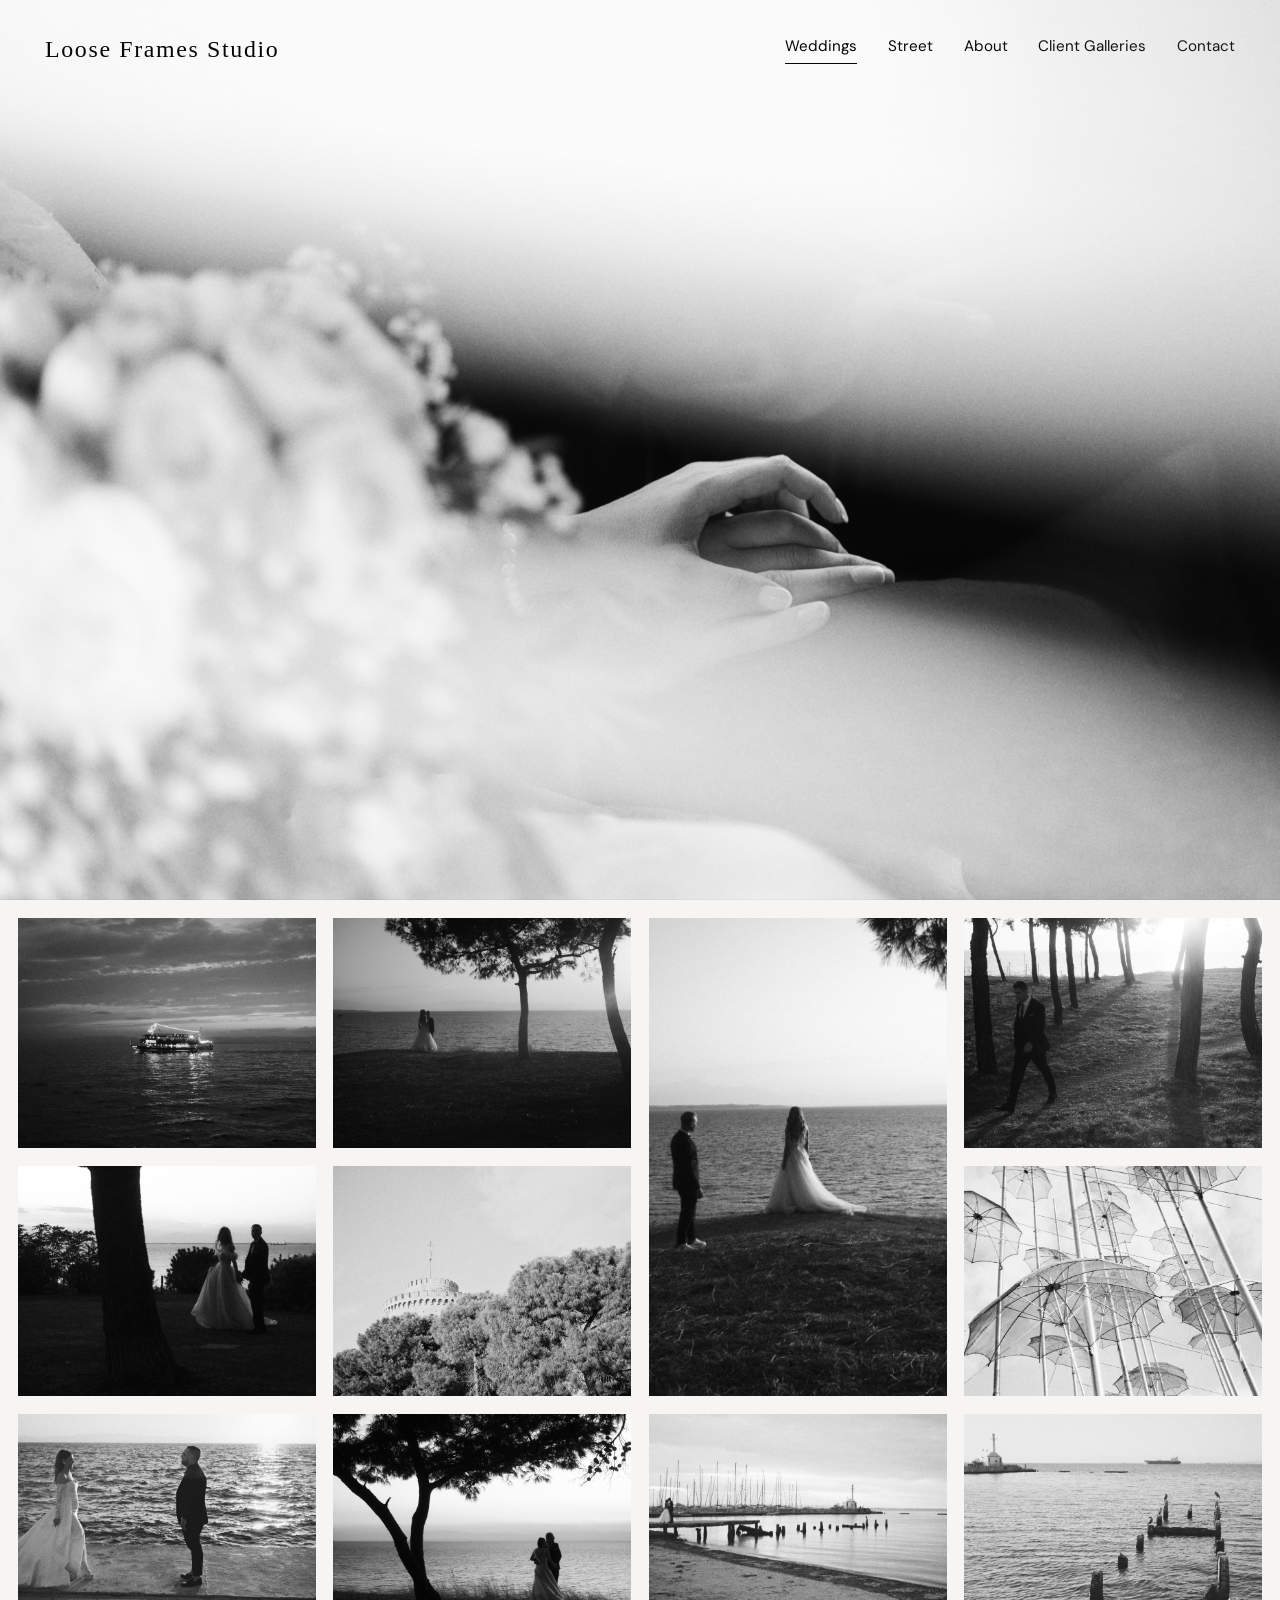
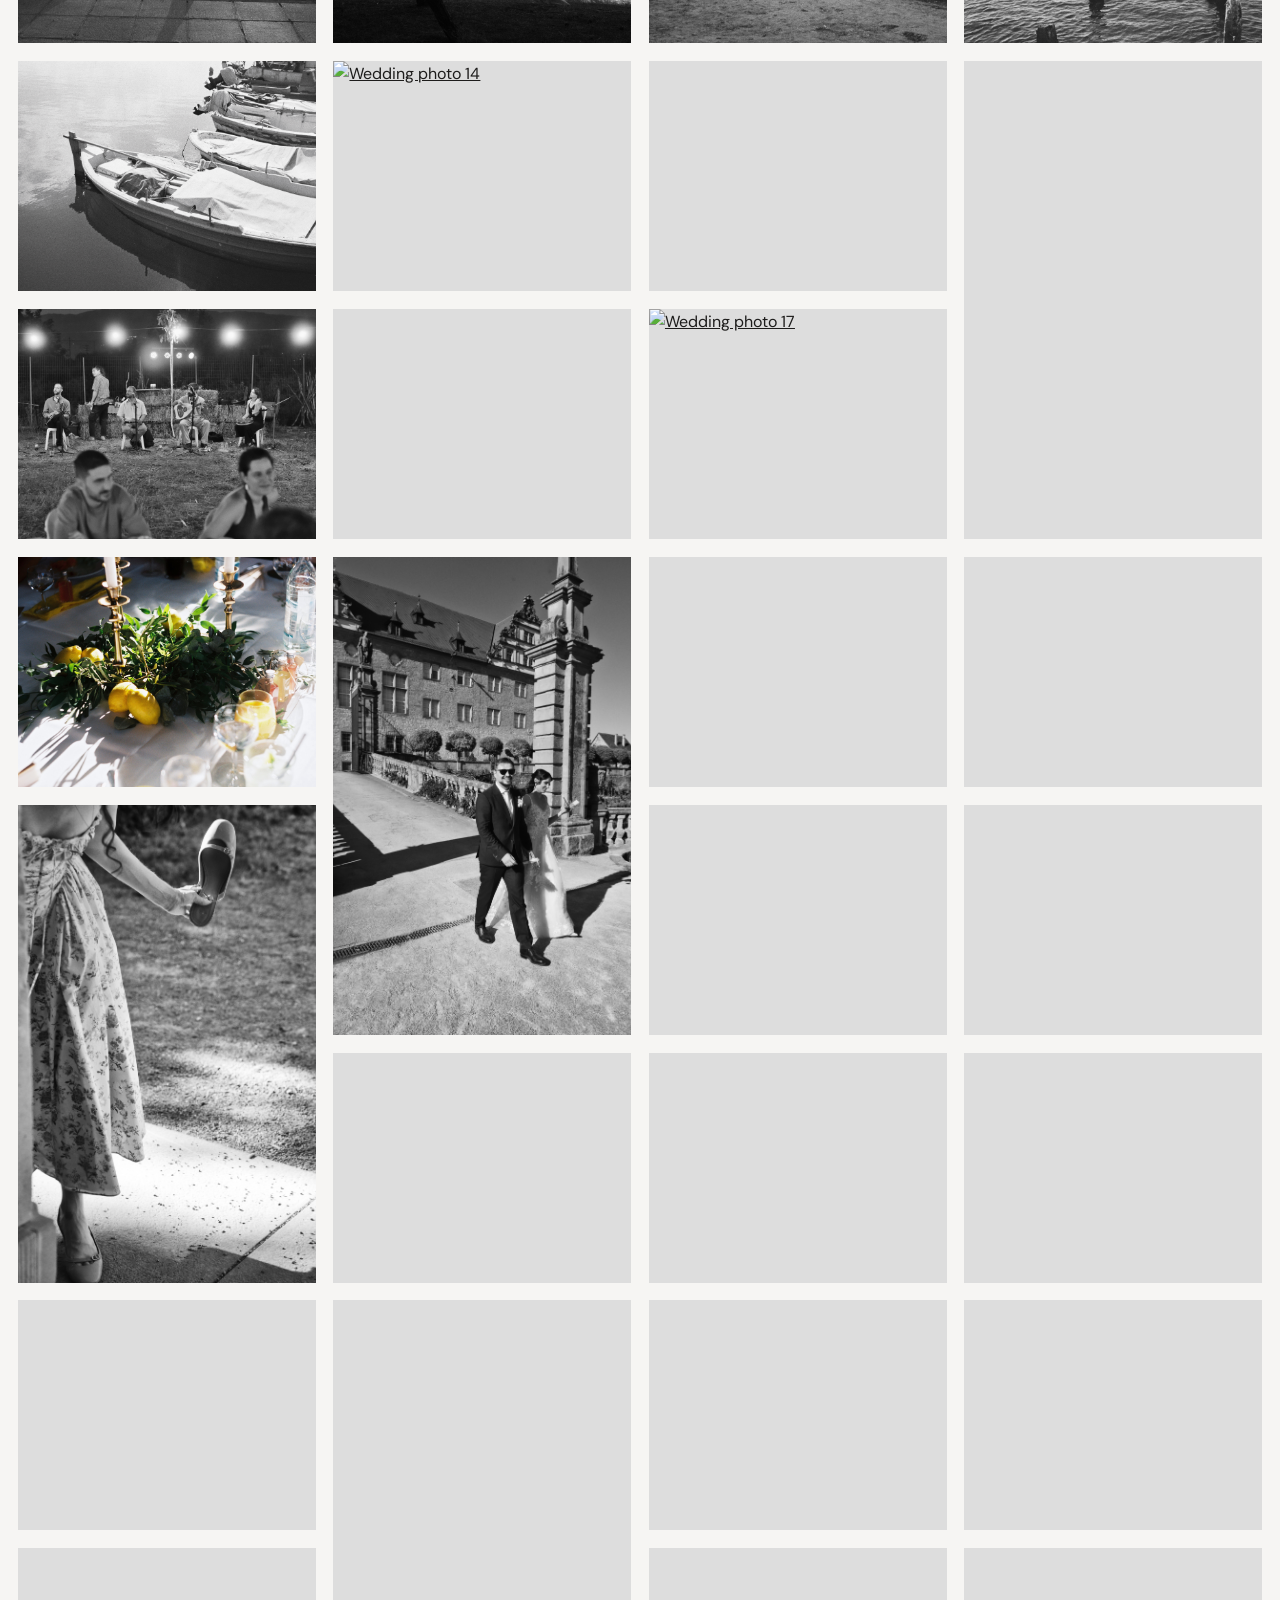
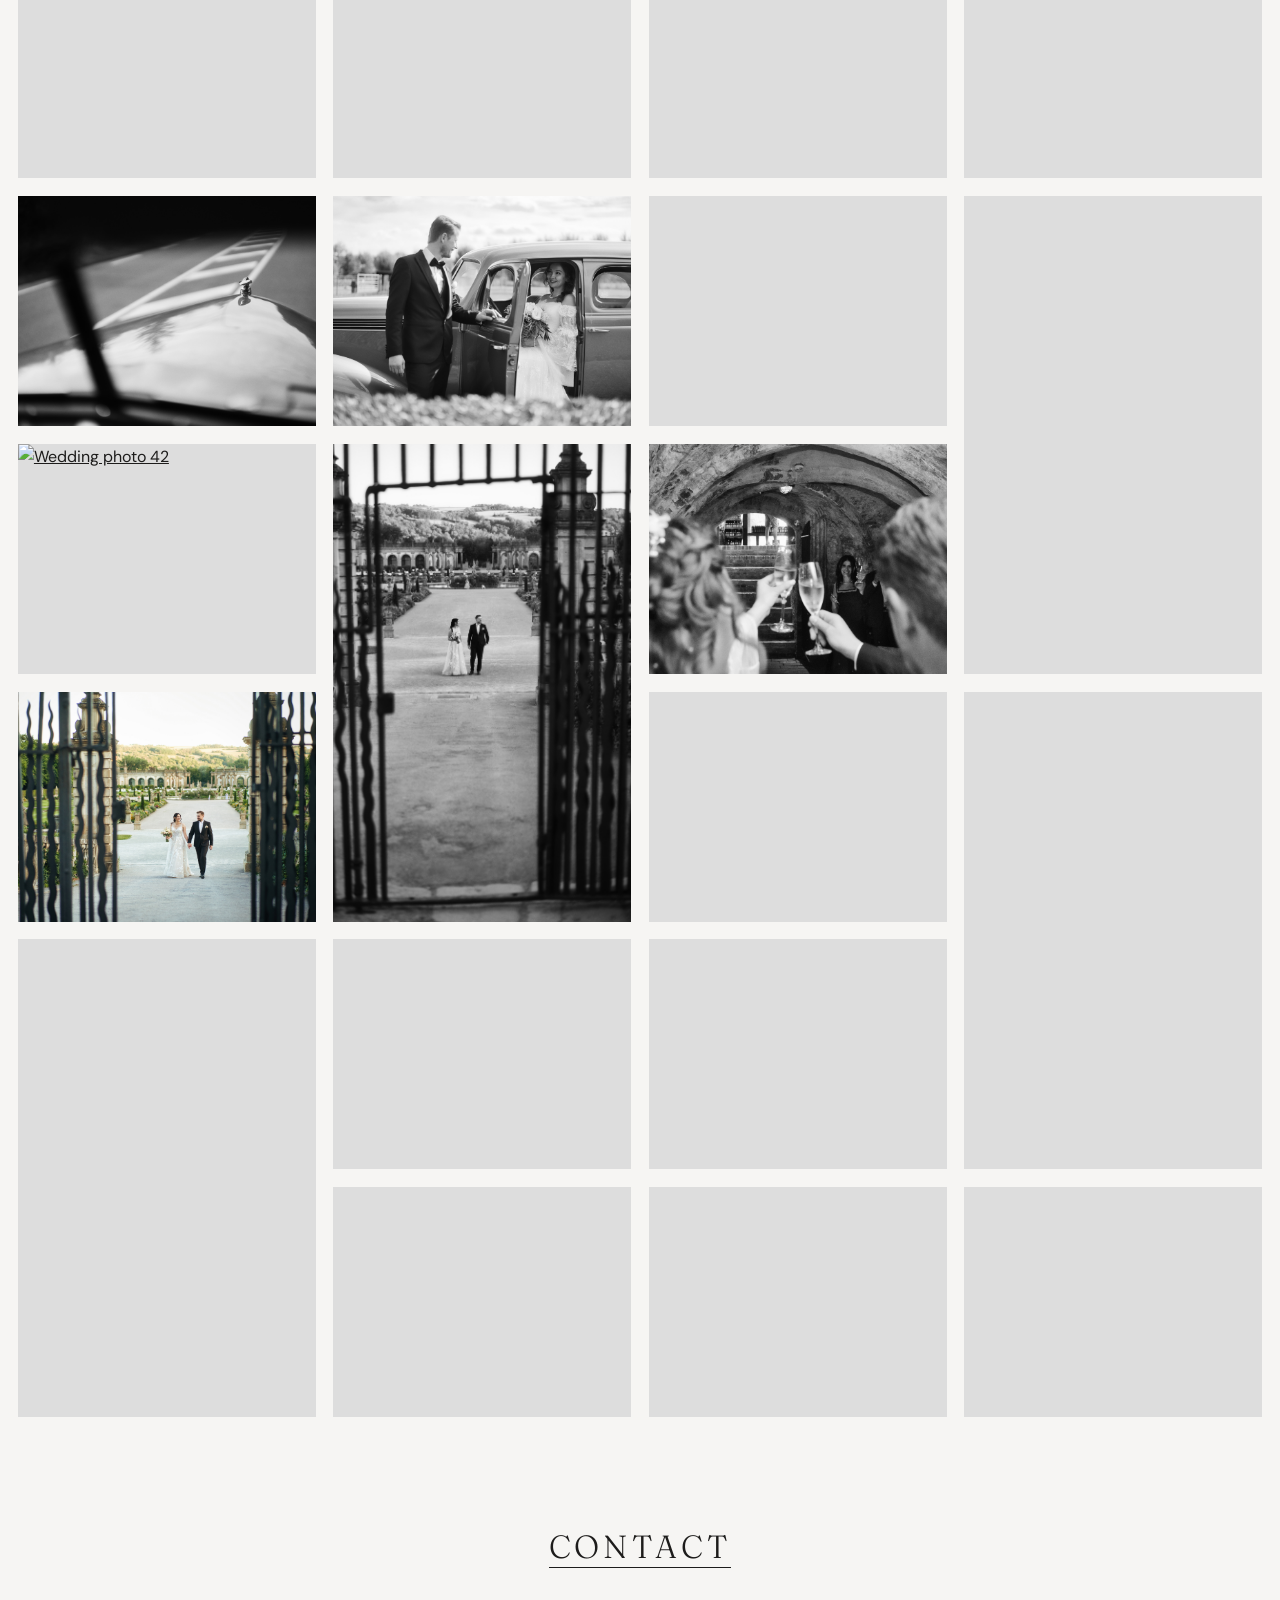
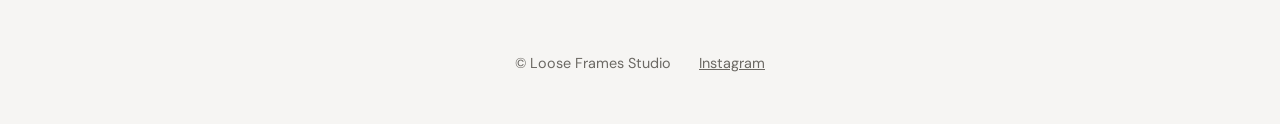
==== index.html @ f5b64468 "Initial site" ====
<!doctype html>
<html lang="en"><head><meta charset="utf-8">
<meta name="viewport" content="width=device-width,initial-scale=1">
<title>Wedding photography | Loose Frames Studio</title>
<meta name="description" content="Wedding photographer based in Your City. Replace this description.">
<link rel="preconnect" href="https://fonts.googleapis.com"><link rel="preconnect" href="https://fonts.gstatic.com" crossorigin>
<link href="https://fonts.googleapis.com/css2?family=Fraunces:opsz,wght@9..144,300;9..144,400&family=DM+Sans:wght@400;500&display=swap" rel="stylesheet">
<link rel="stylesheet" href="style.css"></head>
<body>
<header class="site-header">
<a class="logo" href="index.html"><img src="images/logo.svg" alt="Loose Frames Studio — home"></a>
<button class="menu-btn" aria-expanded="false" aria-controls="nav">Menu</button>
<nav id="nav"><a href="index.html" aria-current="page">Weddings</a><a href="street.html">Street</a><a href="about.html">About</a><a href="galleries.html">Client Galleries</a><a href="contact.html">Contact</a></nav>
</header>
<main>
<section class="hero"><img src="images/weddings/banner.jpeg" alt="Couple on their wedding day" width="2000" height="1333" fetchpriority="high"></section>
<section class="gallery gallery-wedding" aria-label="Wedding gallery">
<a class="shot landscape" href="images/weddings/1.jpeg" data-lightbox style="grid-column:1;grid-row:1/span 1"><img src="images/weddings/1.jpeg" alt="Wedding photo 1" width="2000" height="1333" loading="lazy" decoding="async"></a>
<a class="shot landscape" href="images/weddings/2.jpeg" data-lightbox style="grid-column:2;grid-row:1/span 1"><img src="images/weddings/2.jpeg" alt="Wedding photo 2" width="2000" height="1333" loading="lazy" decoding="async"></a>
<a class="shot portrait" href="images/weddings/3.jpeg" data-lightbox style="grid-column:3;grid-row:1/span 2"><img src="images/weddings/3.jpeg" alt="Wedding photo 3" width="1333" height="2000" loading="lazy" decoding="async"></a>
<a class="shot landscape" href="images/weddings/4.jpeg" data-lightbox style="grid-column:4;grid-row:1/span 1"><img src="images/weddings/4.jpeg" alt="Wedding photo 4" width="2000" height="1333" loading="lazy" decoding="async"></a>
<a class="shot landscape" href="images/weddings/5.jpeg" data-lightbox style="grid-column:1;grid-row:2/span 1"><img src="images/weddings/5.jpeg" alt="Wedding photo 5" width="2000" height="1333" loading="lazy" decoding="async"></a>
<a class="shot landscape" href="images/weddings/8.jpeg" data-lightbox style="grid-column:2;grid-row:2/span 1"><img src="images/weddings/8.jpeg" alt="Wedding photo 8" width="2000" height="1340" loading="lazy" decoding="async"></a>
<a class="shot landscape" href="images/weddings/7.jpeg" data-lightbox style="grid-column:4;grid-row:2/span 1"><img src="images/weddings/7.jpeg" alt="Wedding photo 7" width="2000" height="1339" loading="lazy" decoding="async"></a>
<a class="shot landscape" href="images/weddings/11.jpeg" data-lightbox style="grid-column:1;grid-row:3/span 1"><img src="images/weddings/11.jpeg" alt="Wedding photo 11" width="2000" height="1340" loading="lazy" decoding="async"></a>
<a class="shot landscape" href="images/weddings/6.jpeg" data-lightbox style="grid-column:2;grid-row:3/span 1"><img src="images/weddings/6.jpeg" alt="Wedding photo 6" width="2000" height="1333" loading="lazy" decoding="async"></a>
<a class="shot landscape" href="images/weddings/9.jpeg" data-lightbox style="grid-column:3;grid-row:3/span 1"><img src="images/weddings/9.jpeg" alt="Wedding photo 9" width="2000" height="1341" loading="lazy" decoding="async"></a>
<a class="shot landscape" href="images/weddings/10.jpeg" data-lightbox style="grid-column:4;grid-row:3/span 1"><img src="images/weddings/10.jpeg" alt="Wedding photo 10" width="2000" height="1340" loading="lazy" decoding="async"></a>
<a class="shot landscape" href="images/weddings/12.jpeg" data-lightbox style="grid-column:1;grid-row:4/span 1"><img src="images/weddings/12.jpeg" alt="Wedding photo 12" width="2000" height="1340" loading="lazy" decoding="async"></a>
<a class="shot landscape" href="images/weddings/14.jpeg" data-lightbox style="grid-column:2;grid-row:4/span 1"><img src="images/weddings/14.jpeg" alt="Wedding photo 14" width="2000" height="1335" loading="lazy" decoding="async"></a>
<a class="shot landscape" href="images/weddings/15.jpeg" data-lightbox style="grid-column:3;grid-row:4/span 1"><img src="images/weddings/15.jpeg" alt="Wedding photo 15" width="2000" height="1333" loading="lazy" decoding="async"></a>
<a class="shot portrait" href="images/weddings/22.jpeg" data-lightbox style="grid-column:4;grid-row:4/span 2"><img src="images/weddings/22.jpeg" alt="Wedding photo 22" width="1333" height="2000" loading="lazy" decoding="async"></a>
<a class="shot landscape" href="images/weddings/16.jpeg" data-lightbox style="grid-column:1;grid-row:5/span 1"><img src="images/weddings/16.jpeg" alt="Wedding photo 16" width="2000" height="1333" loading="lazy" decoding="async"></a>
<a class="shot landscape" href="images/weddings/18.jpeg" data-lightbox style="grid-column:2;grid-row:5/span 1"><img src="images/weddings/18.jpeg" alt="Wedding photo 18" width="2000" height="1333" loading="lazy" decoding="async"></a>
<a class="shot landscape" href="images/weddings/17.jpeg" data-lightbox style="grid-column:3;grid-row:5/span 1"><img src="images/weddings/17.jpeg" alt="Wedding photo 17" width="2000" height="1335" loading="lazy" decoding="async"></a>
<a class="shot landscape" href="images/weddings/21.jpeg" data-lightbox style="grid-column:1;grid-row:6/span 1"><img src="images/weddings/21.jpeg" alt="Wedding photo 21" width="2000" height="1339" loading="lazy" decoding="async"></a>
<a class="shot portrait" href="images/weddings/26.jpeg" data-lightbox style="grid-column:2;grid-row:6/span 2"><img src="images/weddings/26.jpeg" alt="Wedding photo 26" width="1333" height="2000" loading="lazy" decoding="async"></a>
<a class="shot landscape" href="images/weddings/20.jpeg" data-lightbox style="grid-column:3;grid-row:6/span 1"><img src="images/weddings/20.jpeg" alt="Wedding photo 20" width="2000" height="1340" loading="lazy" decoding="async"></a>
<a class="shot landscape" href="images/weddings/19.jpeg" data-lightbox style="grid-column:4;grid-row:6/span 1"><img src="images/weddings/19.jpeg" alt="Wedding photo 19" width="2000" height="1340" loading="lazy" decoding="async"></a>
<a class="shot portrait" href="images/weddings/24.jpeg" data-lightbox style="grid-column:1;grid-row:7/span 2"><img src="images/weddings/24.jpeg" alt="Wedding photo 24" width="1333" height="2000" loading="lazy" decoding="async"></a>
<a class="shot landscape" href="images/weddings/23.jpeg" data-lightbox style="grid-column:3;grid-row:7/span 1"><img src="images/weddings/23.jpeg" alt="Wedding photo 23" width="2000" height="1333" loading="lazy" decoding="async"></a>
<a class="shot landscape" href="images/weddings/29.jpeg" data-lightbox style="grid-column:4;grid-row:7/span 1"><img src="images/weddings/29.jpeg" alt="Wedding photo 29" width="2000" height="1333" loading="lazy" decoding="async"></a>
<a class="shot landscape" href="images/weddings/25.jpeg" data-lightbox style="grid-column:2;grid-row:8/span 1"><img src="images/weddings/25.jpeg" alt="Wedding photo 25" width="2000" height="1333" loading="lazy" decoding="async"></a>
<a class="shot landscape" href="images/weddings/27.jpeg" data-lightbox style="grid-column:3;grid-row:8/span 1"><img src="images/weddings/27.jpeg" alt="Wedding photo 27" width="2000" height="1333" loading="lazy" decoding="async"></a>
<a class="shot landscape" href="images/weddings/28.jpeg" data-lightbox style="grid-column:4;grid-row:8/span 1"><img src="images/weddings/28.jpeg" alt="Wedding photo 28" width="2000" height="1340" loading="lazy" decoding="async"></a>
<a class="shot landscape" href="images/weddings/30.jpeg" data-lightbox style="grid-column:1;grid-row:9/span 1"><img src="images/weddings/30.jpeg" alt="Wedding photo 30" width="2000" height="1333" loading="lazy" decoding="async"></a>
<a class="shot portrait" href="images/weddings/31.jpeg" data-lightbox style="grid-column:2;grid-row:9/span 2"><img src="images/weddings/31.jpeg" alt="Wedding photo 31" width="1333" height="2000" loading="lazy" decoding="async"></a>
<a class="shot landscape" href="images/weddings/32.jpeg" data-lightbox style="grid-column:3;grid-row:9/span 1"><img src="images/weddings/32.jpeg" alt="Wedding photo 32" width="2000" height="1333" loading="lazy" decoding="async"></a>
<a class="shot landscape" href="images/weddings/37.jpeg" data-lightbox style="grid-column:4;grid-row:9/span 1"><img src="images/weddings/37.jpeg" alt="Wedding photo 37" width="2000" height="1333" loading="lazy" decoding="async"></a>
<a class="shot landscape" href="images/weddings/35.jpeg" data-lightbox style="grid-column:1;grid-row:10/span 1"><img src="images/weddings/35.jpeg" alt="Wedding photo 35" width="2000" height="1333" loading="lazy" decoding="async"></a>
<a class="shot landscape" href="images/weddings/33.jpeg" data-lightbox style="grid-column:3;grid-row:10/span 1"><img src="images/weddings/33.jpeg" alt="Wedding photo 33" width="2000" height="1333" loading="lazy" decoding="async"></a>
<a class="shot landscape" href="images/weddings/34.jpeg" data-lightbox style="grid-column:4;grid-row:10/span 1"><img src="images/weddings/34.jpeg" alt="Wedding photo 34" width="2000" height="1333" loading="lazy" decoding="async"></a>
<a class="shot landscape" href="images/weddings/38.jpeg" data-lightbox style="grid-column:1;grid-row:11/span 1"><img src="images/weddings/38.jpeg" alt="Wedding photo 38" width="2000" height="1333" loading="lazy" decoding="async"></a>
<a class="shot landscape" href="images/weddings/39.jpeg" data-lightbox style="grid-column:2;grid-row:11/span 1"><img src="images/weddings/39.jpeg" alt="Wedding photo 39" width="2000" height="1333" loading="lazy" decoding="async"></a>
<a class="shot landscape" href="images/weddings/40.jpeg" data-lightbox style="grid-column:3;grid-row:11/span 1"><img src="images/weddings/40.jpeg" alt="Wedding photo 40" width="2000" height="1333" loading="lazy" decoding="async"></a>
<a class="shot portrait" href="images/weddings/36.jpeg" data-lightbox style="grid-column:4;grid-row:11/span 2"><img src="images/weddings/36.jpeg" alt="Wedding photo 36" width="1333" height="2000" loading="lazy" decoding="async"></a>
<a class="shot landscape" href="images/weddings/42.jpeg" data-lightbox style="grid-column:1;grid-row:12/span 1"><img src="images/weddings/42.jpeg" alt="Wedding photo 42" width="2000" height="1333" loading="lazy" decoding="async"></a>
<a class="shot portrait" href="images/weddings/41.jpeg" data-lightbox style="grid-column:2;grid-row:12/span 2"><img src="images/weddings/41.jpeg" alt="Wedding photo 41" width="1333" height="2000" loading="lazy" decoding="async"></a>
<a class="shot landscape" href="images/weddings/43.jpeg" data-lightbox style="grid-column:3;grid-row:12/span 1"><img src="images/weddings/43.jpeg" alt="Wedding photo 43" width="2000" height="1333" loading="lazy" decoding="async"></a>
<a class="shot landscape" href="images/weddings/52.jpeg" data-lightbox style="grid-column:1;grid-row:13/span 1"><img src="images/weddings/52.jpeg" alt="Wedding photo 52" width="2000" height="1333" loading="lazy" decoding="async"></a>
<a class="shot landscape" href="images/weddings/44.jpeg" data-lightbox style="grid-column:3;grid-row:13/span 1"><img src="images/weddings/44.jpeg" alt="Wedding photo 44" width="2000" height="1333" loading="lazy" decoding="async"></a>
<a class="shot portrait" href="images/weddings/46.jpeg" data-lightbox style="grid-column:4;grid-row:13/span 2"><img src="images/weddings/46.jpeg" alt="Wedding photo 46" width="1333" height="2000" loading="lazy" decoding="async"></a>
<a class="shot portrait" href="images/weddings/47.jpeg" data-lightbox style="grid-column:1;grid-row:14/span 2"><img src="images/weddings/47.jpeg" alt="Wedding photo 47" width="1333" height="2000" loading="lazy" decoding="async"></a>
<a class="shot landscape" href="images/weddings/48.jpeg" data-lightbox style="grid-column:2;grid-row:14/span 1"><img src="images/weddings/48.jpeg" alt="Wedding photo 48" width="2000" height="1333" loading="lazy" decoding="async"></a>
<a class="shot landscape" href="images/weddings/49.jpeg" data-lightbox style="grid-column:3;grid-row:14/span 1"><img src="images/weddings/49.jpeg" alt="Wedding photo 49" width="2000" height="1333" loading="lazy" decoding="async"></a>
<a class="shot landscape" href="images/weddings/51.jpeg" data-lightbox style="grid-column:2;grid-row:15/span 1"><img src="images/weddings/51.jpeg" alt="Wedding photo 51" width="2000" height="1333" loading="lazy" decoding="async"></a>
<a class="shot landscape" href="images/weddings/45.jpeg" data-lightbox style="grid-column:3;grid-row:15/span 1"><img src="images/weddings/45.jpeg" alt="Wedding photo 45" width="2000" height="1361" loading="lazy" decoding="async"></a>
<a class="shot landscape" href="images/weddings/50.jpeg" data-lightbox style="grid-column:4;grid-row:15/span 1"><img src="images/weddings/50.jpeg" alt="Wedding photo 50" width="2000" height="1333" loading="lazy" decoding="async"></a>
</section>
<section class="page-cta"><a href="contact.html">CONTACT</a></section>
</main>
<footer class="site-footer"><span>© Loose Frames Studio</span><a href="https://www.instagram.com/tzasleas_snaps/" target="_blank" rel="noopener">Instagram</a></footer>
<dialog class="lightbox" aria-label="Image viewer"><button class="lb-close" aria-label="Close">Close</button><button class="lb-prev" aria-label="Previous image">‹</button><img alt=""><button class="lb-next" aria-label="Next image">›</button></dialog>
<script src="main.js"></script></body></html>
---- style.css ----
:root{--bg:#f6f5f3;--ink:#1d1c1b;--muted:#6b6863;--gap:clamp(10px,1.4vw,20px);--pad:clamp(20px,3.5vw,48px)}
@media (prefers-color-scheme:dark){:root{--bg:#141413;--ink:#efedea;--muted:#a09c96}}
*{box-sizing:border-box}
html{scroll-behavior:smooth}
body{margin:0;min-height:100svh;display:flex;flex-direction:column;background:var(--bg);color:var(--ink);font:400 1rem/1.65 "DM Sans",system-ui,sans-serif}
main{flex:1 0 auto}
.site-footer{flex-shrink:0;margin-top:auto}
img{display:block;max-width:100%;height:auto}
a{color:inherit}
:focus-visible{outline:2px solid currentColor;outline-offset:3px}

/* Fixed, transparent header. difference blend keeps white text readable on light and dark photos */
.site-header{position:fixed;inset:0 0 auto 0;z-index:20;display:flex;justify-content:space-between;align-items:center;
  padding:var(--pad);padding-block:clamp(14px,2vw,26px);color:#fff;mix-blend-mode:difference;pointer-events:none}
.site-header>*{pointer-events:auto}
.logo img{height:clamp(30px,3.4vw,44px);width:auto}
nav{display:flex;gap:clamp(16px,2.4vw,36px);font-size:.95rem}
nav a{text-decoration:none;padding:4px 0;border-bottom:1px solid transparent}
nav a:hover,nav a[aria-current=page]{border-bottom-color:currentColor}
.menu-btn{display:none;background:none;border:0;color:inherit;font:inherit;cursor:pointer}

.hero{position:relative;height:100svh;min-height:420px;overflow:hidden;background:#222}
.hero img{width:100%;height:100%;object-fit:cover;animation:hero-in 1.6s ease-out both}
.hero-line{position:absolute;left:var(--pad);bottom:var(--pad);margin:0;color:#fff;
  font:300 clamp(1.6rem,4vw,3rem)/1.1 Fraunces,Georgia,serif;text-shadow:0 1px 18px rgba(0,0,0,.35);max-width:14ch}
@keyframes hero-in{from{opacity:0;transform:scale(1.03)}to{opacity:1;transform:none}}

.gallery{columns:3;column-gap:var(--gap);padding:var(--gap)}
.shot{display:block;margin:0 0 var(--gap);break-inside:avoid;cursor:zoom-in;overflow:hidden;background:#ddd}
.shot img{width:100%;transition:transform .5s ease}
.shot:hover img{transform:scale(1.02)}

/* Weddings: 4 columns, even gaps. Landscape cells are 4:3; portraits span 2 rows.
   Row height uses cqw (not %) so it tracks column width — % rows were resolving
   against container height and producing a tall, heavily cropped frame. */
.gallery-wedding{
  columns:unset;column-gap:unset;
  container-type:inline-size;
  display:grid;
  grid-template-columns:repeat(4,minmax(0,1fr));
  gap:var(--gap);
  padding:var(--gap);
  grid-auto-rows:calc((100cqw - 3 * var(--gap)) / 4 * 3 / 4);
}
.gallery-wedding .shot{margin:0;width:100%;height:100%;min-height:0;background:#ddd;overflow:hidden}
.gallery-wedding .shot img{width:100%;height:100%;object-fit:cover;object-position:center}

/* Street: 4 columns × 5 rows (20 images), 4:3 cells, even gaps */
.gallery-street{
  columns:unset;column-gap:unset;
  display:grid;
  grid-template-columns:repeat(4,minmax(0,1fr));
  gap:var(--gap);
  padding:var(--gap);
  padding-top:clamp(72px,10vw,110px);
}
.gallery-street .shot{margin:0;width:100%;aspect-ratio:4/3;background:#ddd;overflow:hidden}
.gallery-street .shot img{width:100%;height:100%;object-fit:cover;object-position:center}

.page-cta{display:flex;justify-content:center;padding:clamp(48px,8vw,96px) var(--pad) clamp(24px,4vw,48px)}
.page-cta a{
  font:300 clamp(1.4rem,3vw,2rem)/1 Fraunces,Georgia,serif;
  letter-spacing:.12em;text-decoration:none;border-bottom:1px solid currentColor;padding-bottom:4px
}
.page-cta a:hover{opacity:.7}

.text-page{display:grid;grid-template-columns:minmax(0,5fr) minmax(0,6fr);gap:clamp(24px,5vw,80px);
  padding:clamp(110px,14vw,170px) var(--pad) 80px;max-width:1200px;margin:auto;align-items:start}
.text-page.narrow{grid-template-columns:minmax(0,640px);justify-content:center}
h1{font:300 clamp(2rem,4.5vw,3.4rem)/1.1 Fraunces,Georgia,serif;margin:0 0 .6em}
.text-page p{max-width:60ch;color:var(--muted)}
form{display:grid;gap:18px;margin-top:28px}
label{display:grid;gap:6px;font-size:.9rem;color:var(--muted)}
input,textarea{font:inherit;color:var(--ink);background:transparent;border:0;border-bottom:1px solid var(--muted);padding:8px 0;border-radius:0}
input:focus,textarea:focus{outline:0;border-bottom-color:var(--ink)}
.btn{display:inline-block;font:inherit;color:var(--bg);background:var(--ink);border:0;padding:12px 28px;text-decoration:none;cursor:pointer;justify-self:start}
.btn:hover{opacity:.85}

.site-footer{display:flex;gap:28px;flex-wrap:wrap;justify-content:center;padding:36px var(--pad) 48px;font-size:.9rem;color:var(--muted)}

.lightbox{border:0;padding:0;background:rgba(10,10,10,.94);width:100vw;height:100vh;max-width:none;max-height:none;color:#fff}
.lightbox::backdrop{background:#000}
.lightbox[open]{display:grid;place-items:center}
.lightbox img{max-width:92vw;max-height:88vh;object-fit:contain}
.lightbox button{position:absolute;background:none;border:0;color:#fff;font:inherit;cursor:pointer;padding:16px}
.lb-close{top:8px;right:12px}
.lb-prev,.lb-next{top:50%;transform:translateY(-50%);font-size:2.4rem;line-height:1}
.lb-prev{left:8px}.lb-next{right:8px}

@media(max-width:900px){
  .gallery{columns:2}
  .gallery-wedding{
    grid-template-columns:repeat(2,minmax(0,1fr));
    grid-auto-rows:calc((100cqw - var(--gap)) / 2 * 3 / 4);
  }
  .gallery-wedding .shot[style]{grid-column:auto!important;grid-row:auto!important}
  .gallery-wedding .landscape{grid-row:span 1}
  .gallery-wedding .portrait{grid-row:span 2}
  .gallery-street{grid-template-columns:repeat(2,minmax(0,1fr))}
  .text-page{grid-template-columns:1fr}
}
@media(max-width:640px){
  .gallery{columns:1}
  .gallery-wedding{
    grid-template-columns:1fr;
    grid-auto-rows:auto;
  }
  .gallery-wedding .shot[style]{grid-column:auto!important;grid-row:auto!important}
  .gallery-wedding .landscape{grid-row:auto;aspect-ratio:4/3;height:auto}
  .gallery-wedding .portrait{grid-row:auto;aspect-ratio:3/4;height:auto}
  .gallery-wedding .shot img{object-fit:cover}
  .gallery-street{grid-template-columns:1fr}
  .menu-btn{display:block}
  nav{display:none;position:fixed;inset:0;background:#fff;flex-direction:column;justify-content:center;align-items:center;gap:22px;font-size:1.4rem;color:#000;mix-blend-mode:normal}
  nav.open{display:flex}
  .site-header:has(nav.open){mix-blend-mode:normal;color:#000}
  .site-header:has(nav.open) .logo{visibility:hidden}
  .site-header:has(nav.open) .menu-btn{position:relative;z-index:2}
}
@media(prefers-reduced-motion:reduce){*{animation:none!important;transition:none!important}html{scroll-behavior:auto}}
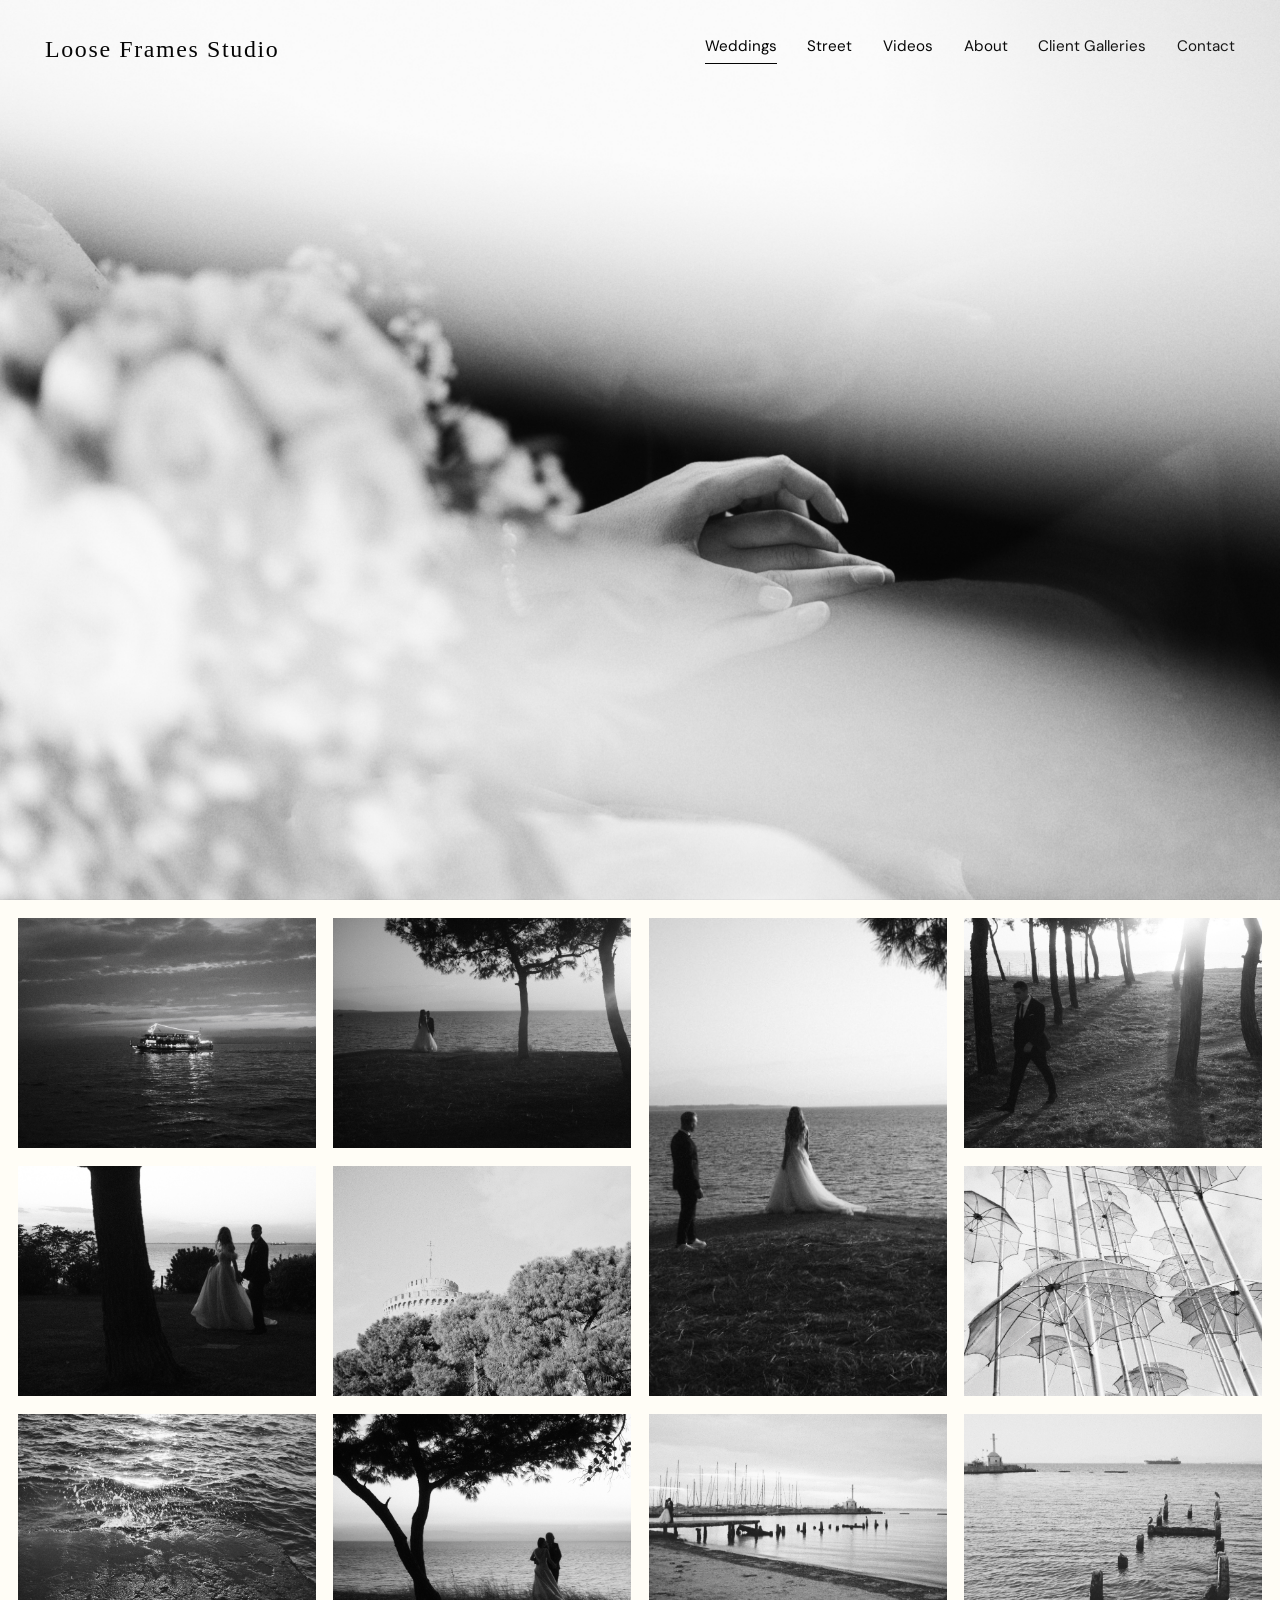
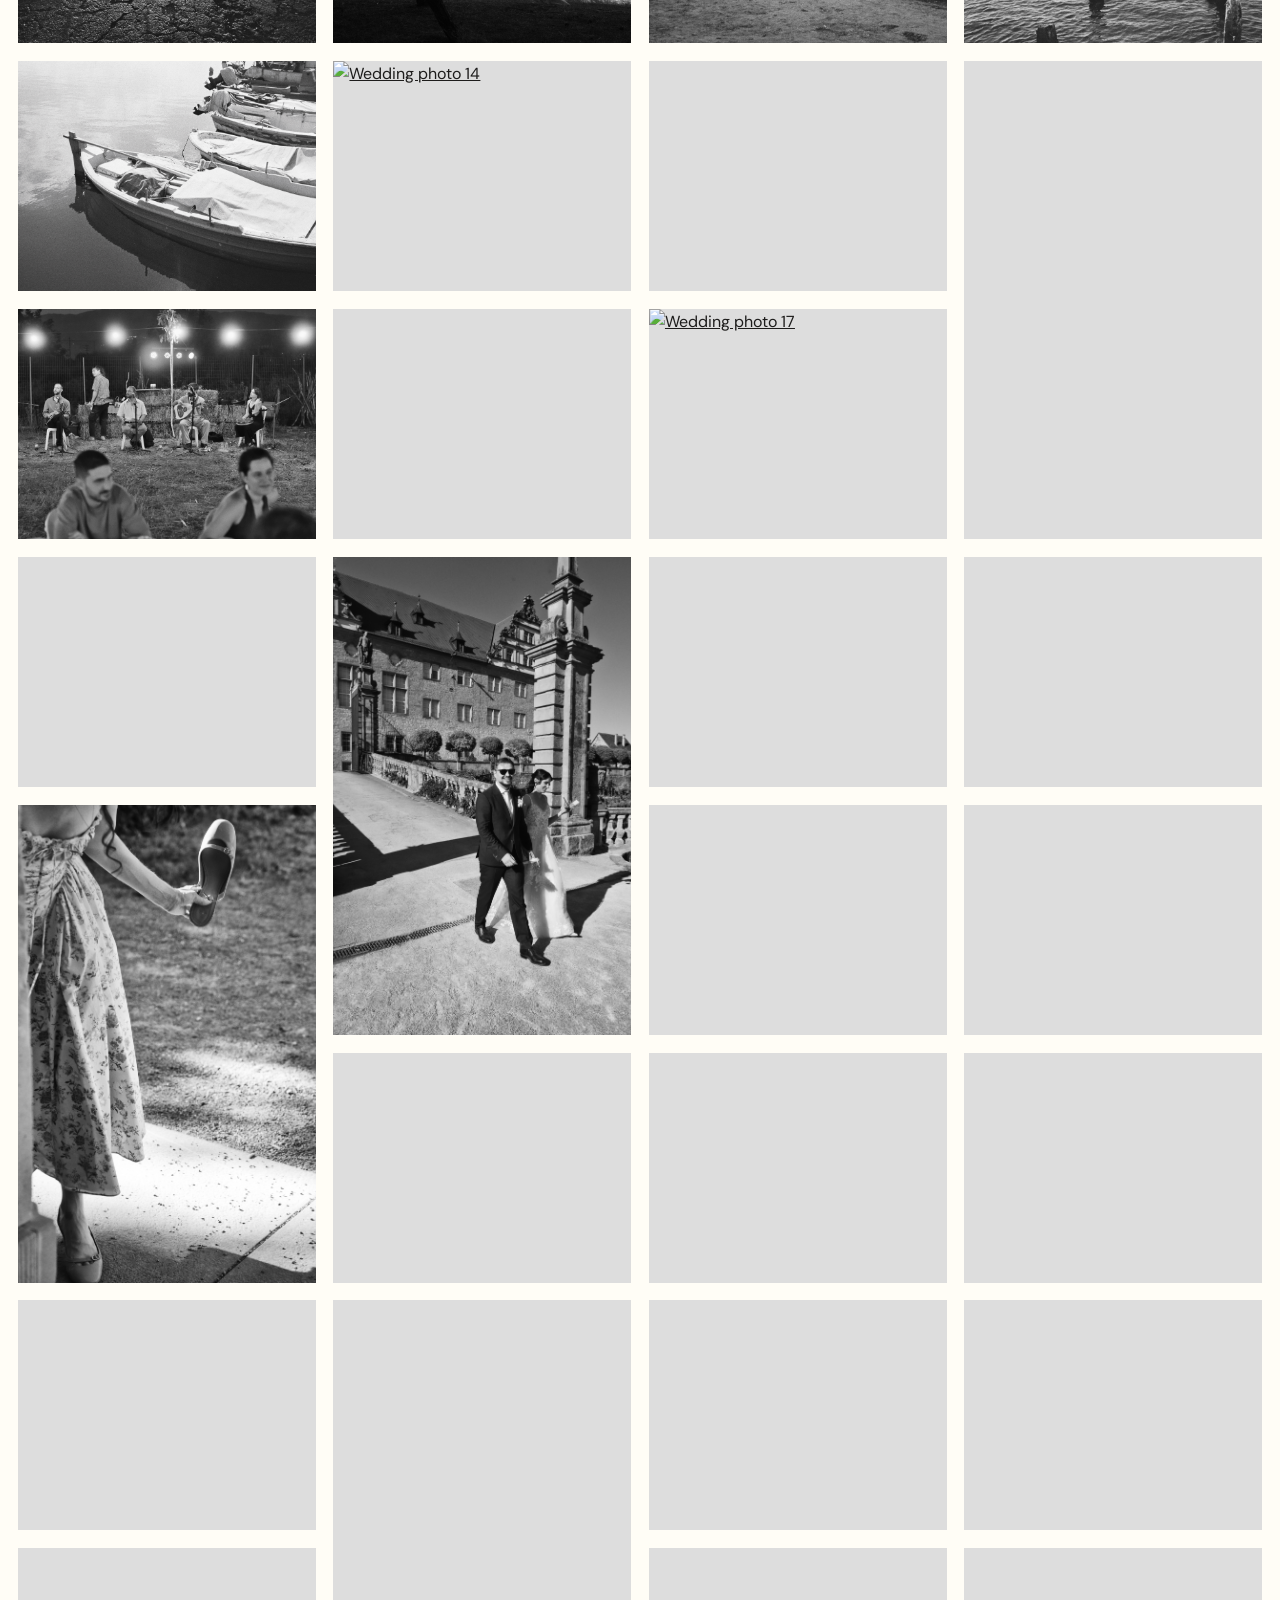
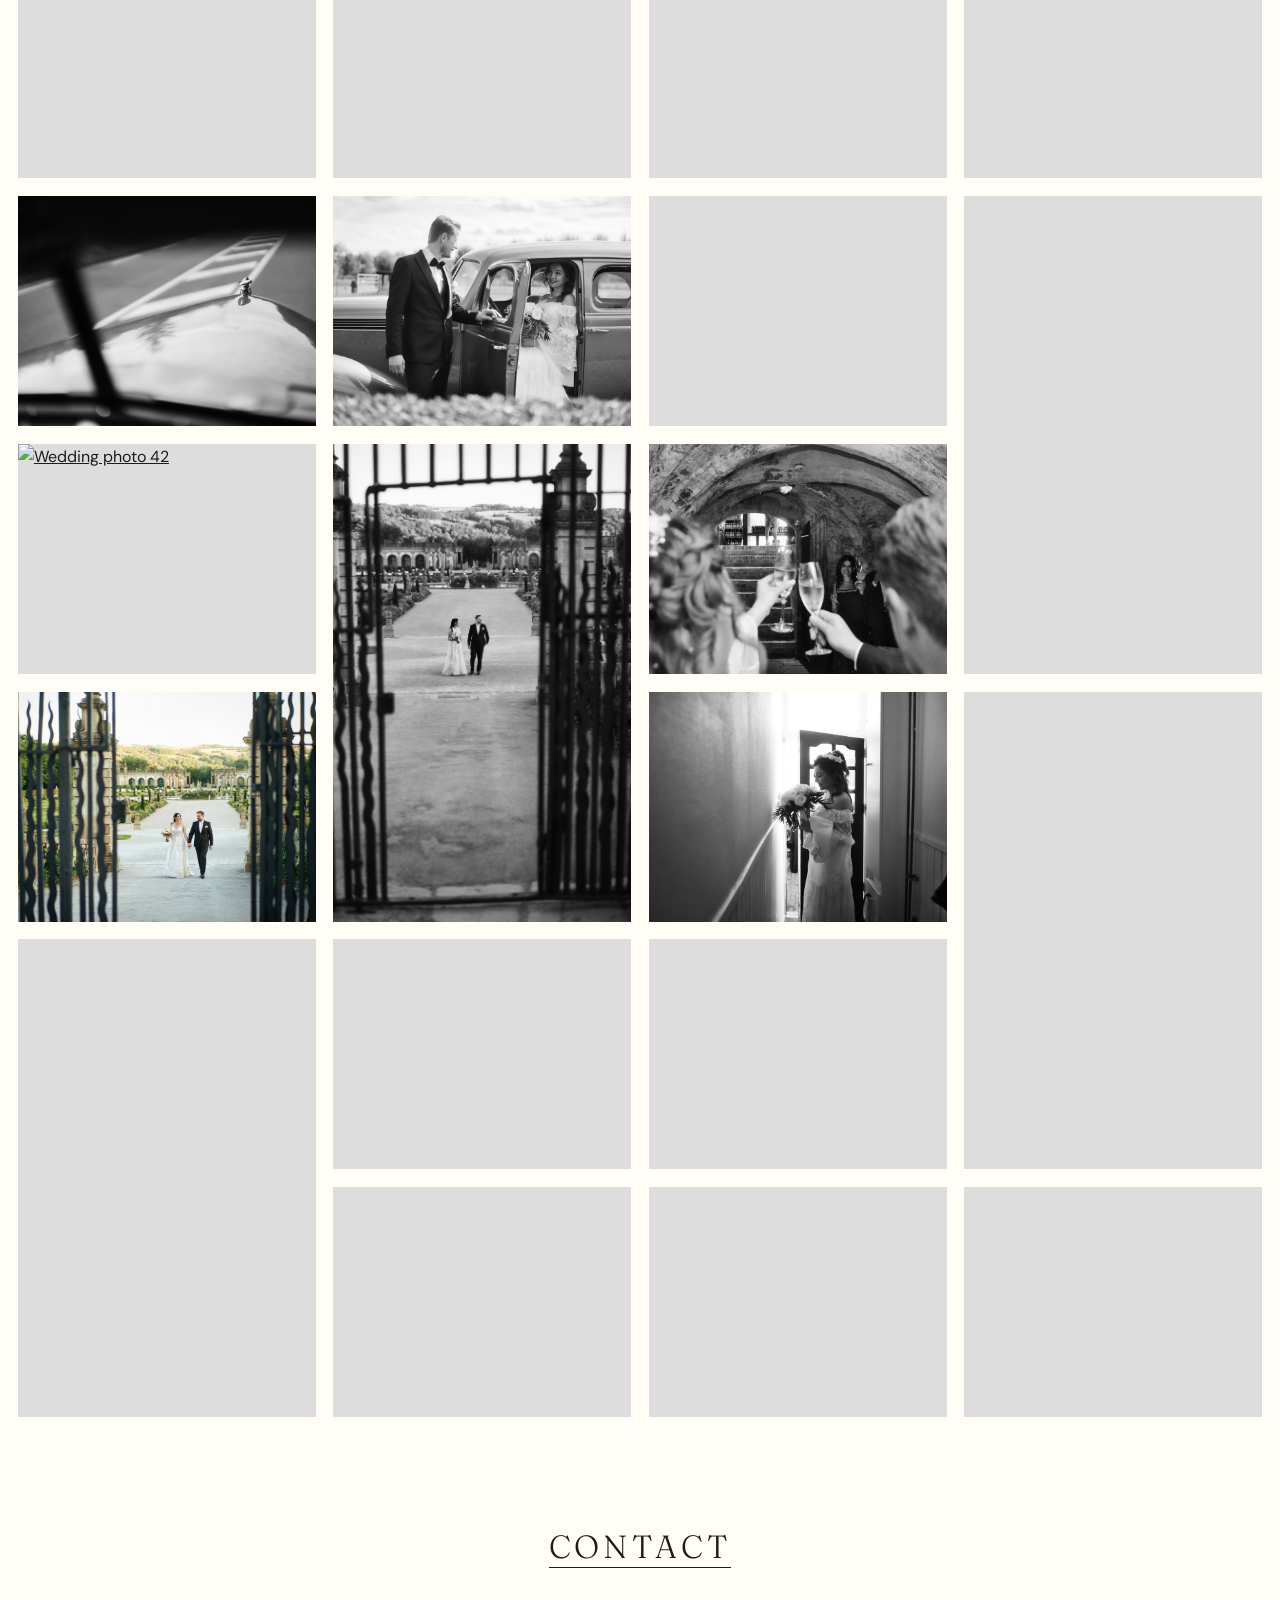
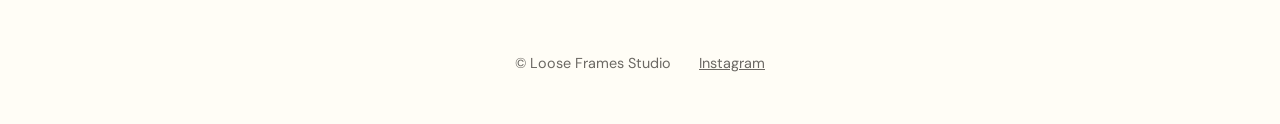
==== commit ec49503a: "photo switch / add videos page / fix backfrnd" ====
--- a/index.html
+++ b/index.html
@@ -10,7 +10,7 @@
 <header class="site-header">
 <a class="logo" href="index.html"><img src="images/logo.svg" alt="Loose Frames Studio — home"></a>
 <button class="menu-btn" aria-expanded="false" aria-controls="nav">Menu</button>
-<nav id="nav"><a href="index.html" aria-current="page">Weddings</a><a href="street.html">Street</a><a href="about.html">About</a><a href="galleries.html">Client Galleries</a><a href="contact.html">Contact</a></nav>
+<nav id="nav"><a href="index.html" aria-current="page">Weddings</a><a href="street.html">Street</a><a href="videos.html">Videos</a><a href="about.html">About</a><a href="galleries.html">Client Galleries</a><a href="contact.html">Contact</a></nav>
 </header>
 <main>
 <section class="hero"><img src="images/weddings/banner.jpeg" alt="Couple on their wedding day" width="2000" height="1333" fetchpriority="high"></section>
--- a/style.css
+++ b/style.css
@@ -1,5 +1,4 @@
-:root{--bg:#f6f5f3;--ink:#1d1c1b;--muted:#6b6863;--gap:clamp(10px,1.4vw,20px);--pad:clamp(20px,3.5vw,48px)}
-@media (prefers-color-scheme:dark){:root{--bg:#141413;--ink:#efedea;--muted:#a09c96}}
+:root{--bg:#fffdf6;--ink:#1d1c1b;--muted:#6b6863;--gap:clamp(10px,1.4vw,20px);--pad:clamp(20px,3.5vw,48px)}
 *{box-sizing:border-box}
 html{scroll-behavior:smooth}
 body{margin:0;min-height:100svh;display:flex;flex-direction:column;background:var(--bg);color:var(--ink);font:400 1rem/1.65 "DM Sans",system-ui,sans-serif}
@@ -64,6 +63,11 @@
 }
 .page-cta a:hover{opacity:.7}
 
+.video-page{padding:clamp(110px,14vw,170px) var(--pad) 80px;max-width:1100px;margin:auto}
+.video-page h1{margin-bottom:1em}
+.video-embed{position:relative;width:100%;aspect-ratio:16/9;background:#111;overflow:hidden}
+.video-embed iframe{position:absolute;inset:0;width:100%;height:100%;border:0}
+
 .text-page{display:grid;grid-template-columns:minmax(0,5fr) minmax(0,6fr);gap:clamp(24px,5vw,80px);
   padding:clamp(110px,14vw,170px) var(--pad) 80px;max-width:1200px;margin:auto;align-items:start}
 .text-page.narrow{grid-template-columns:minmax(0,640px);justify-content:center}
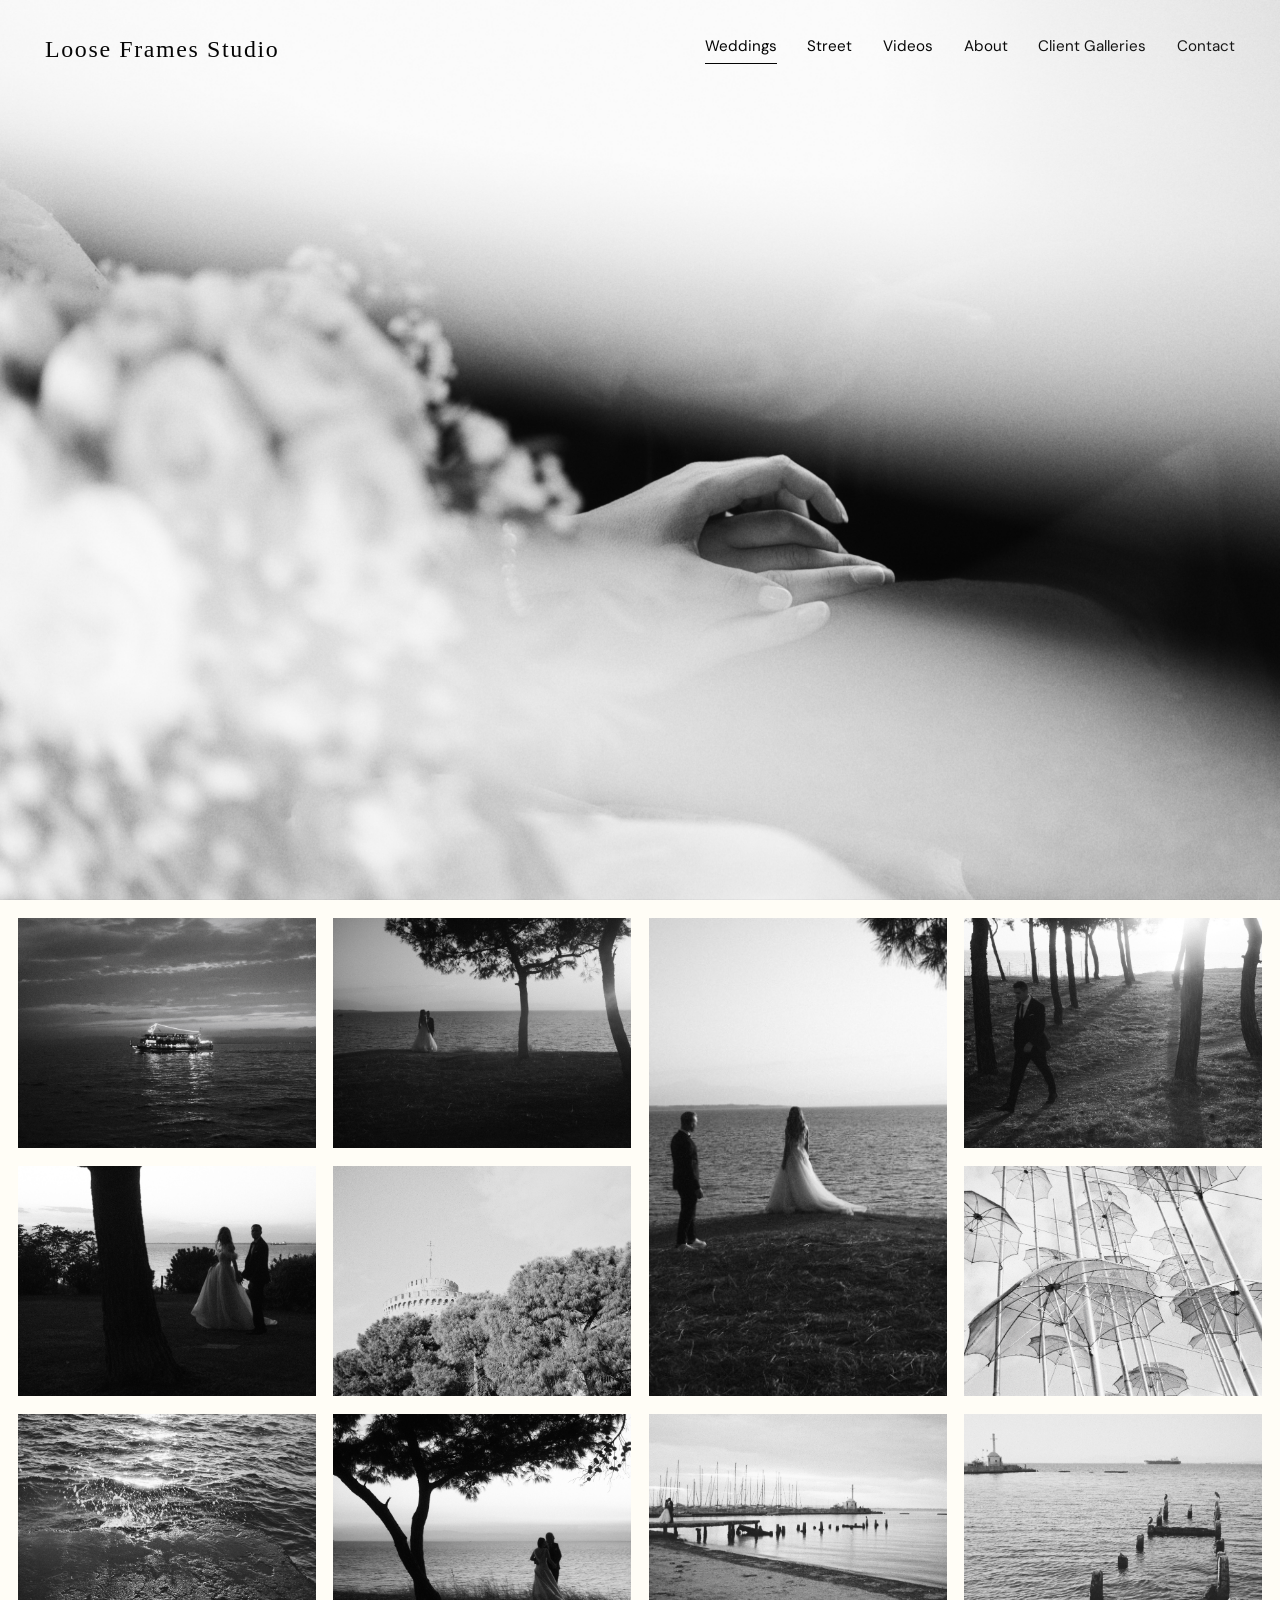
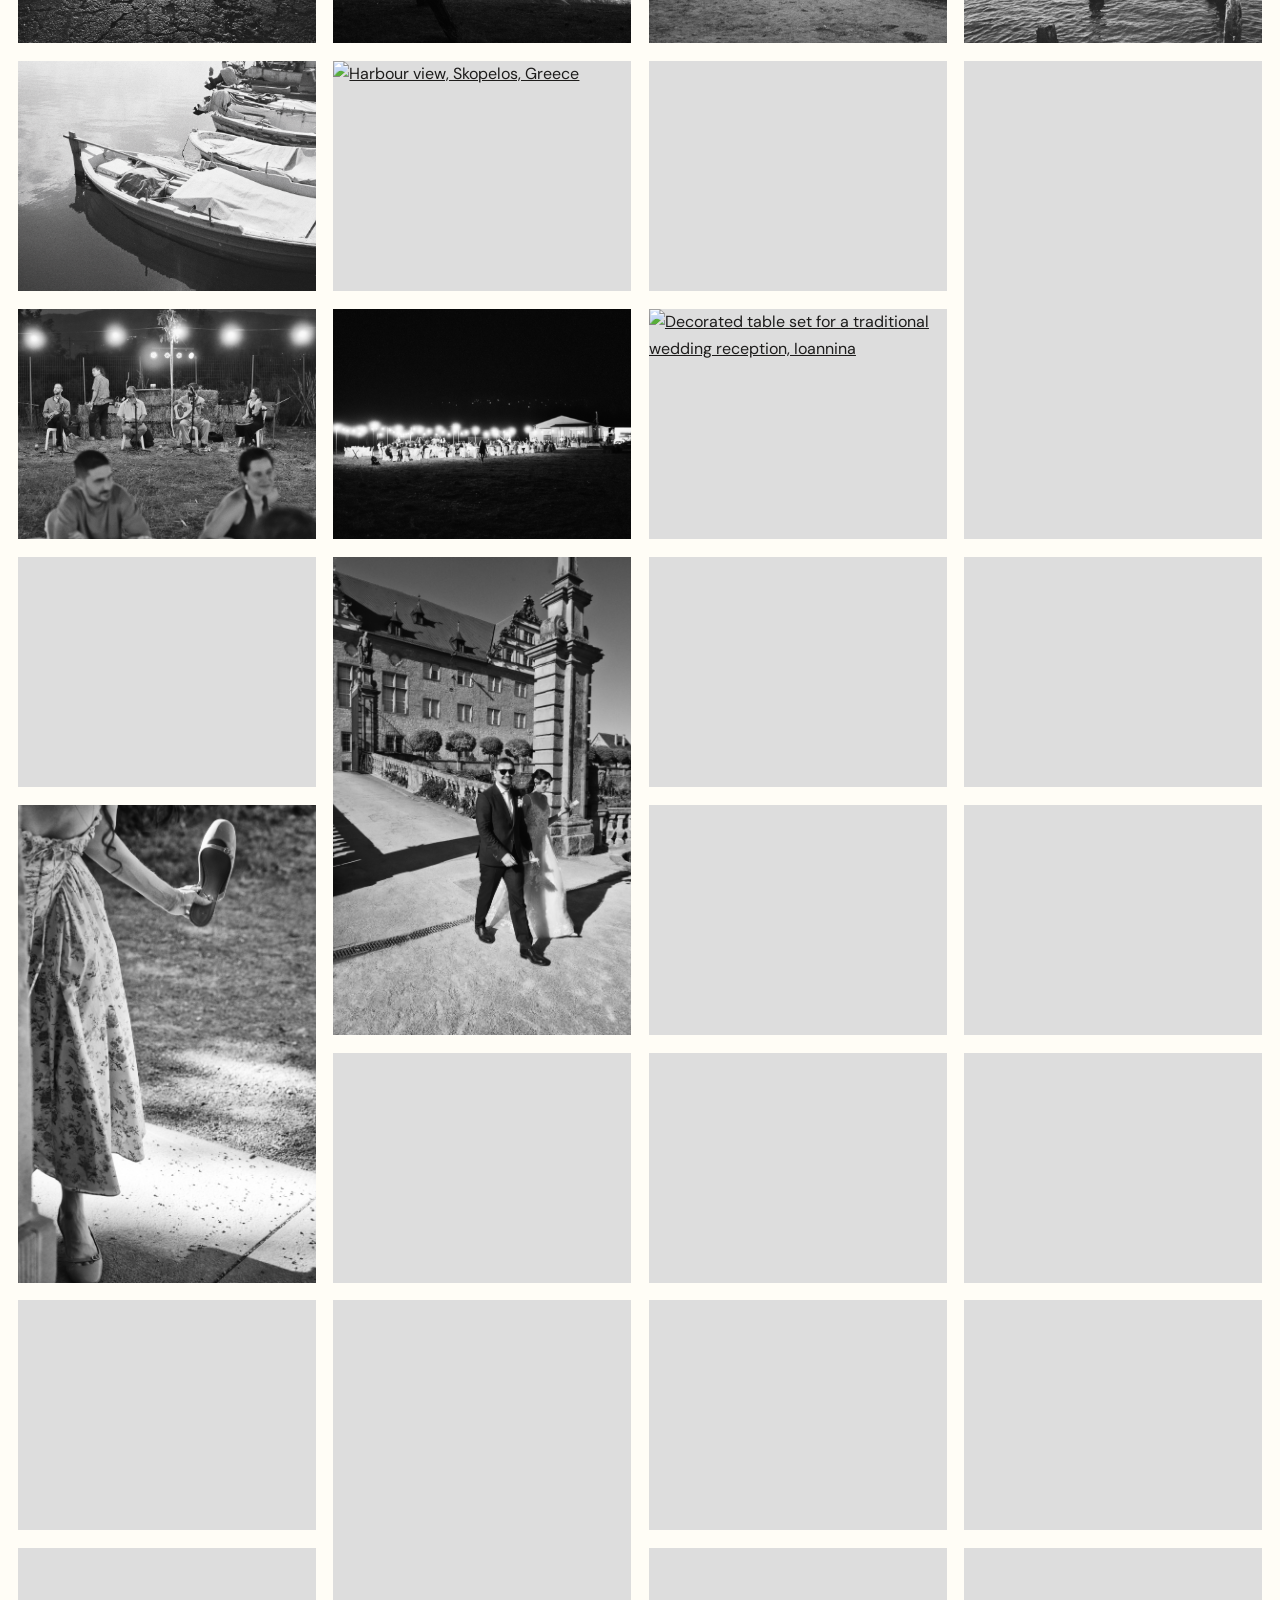
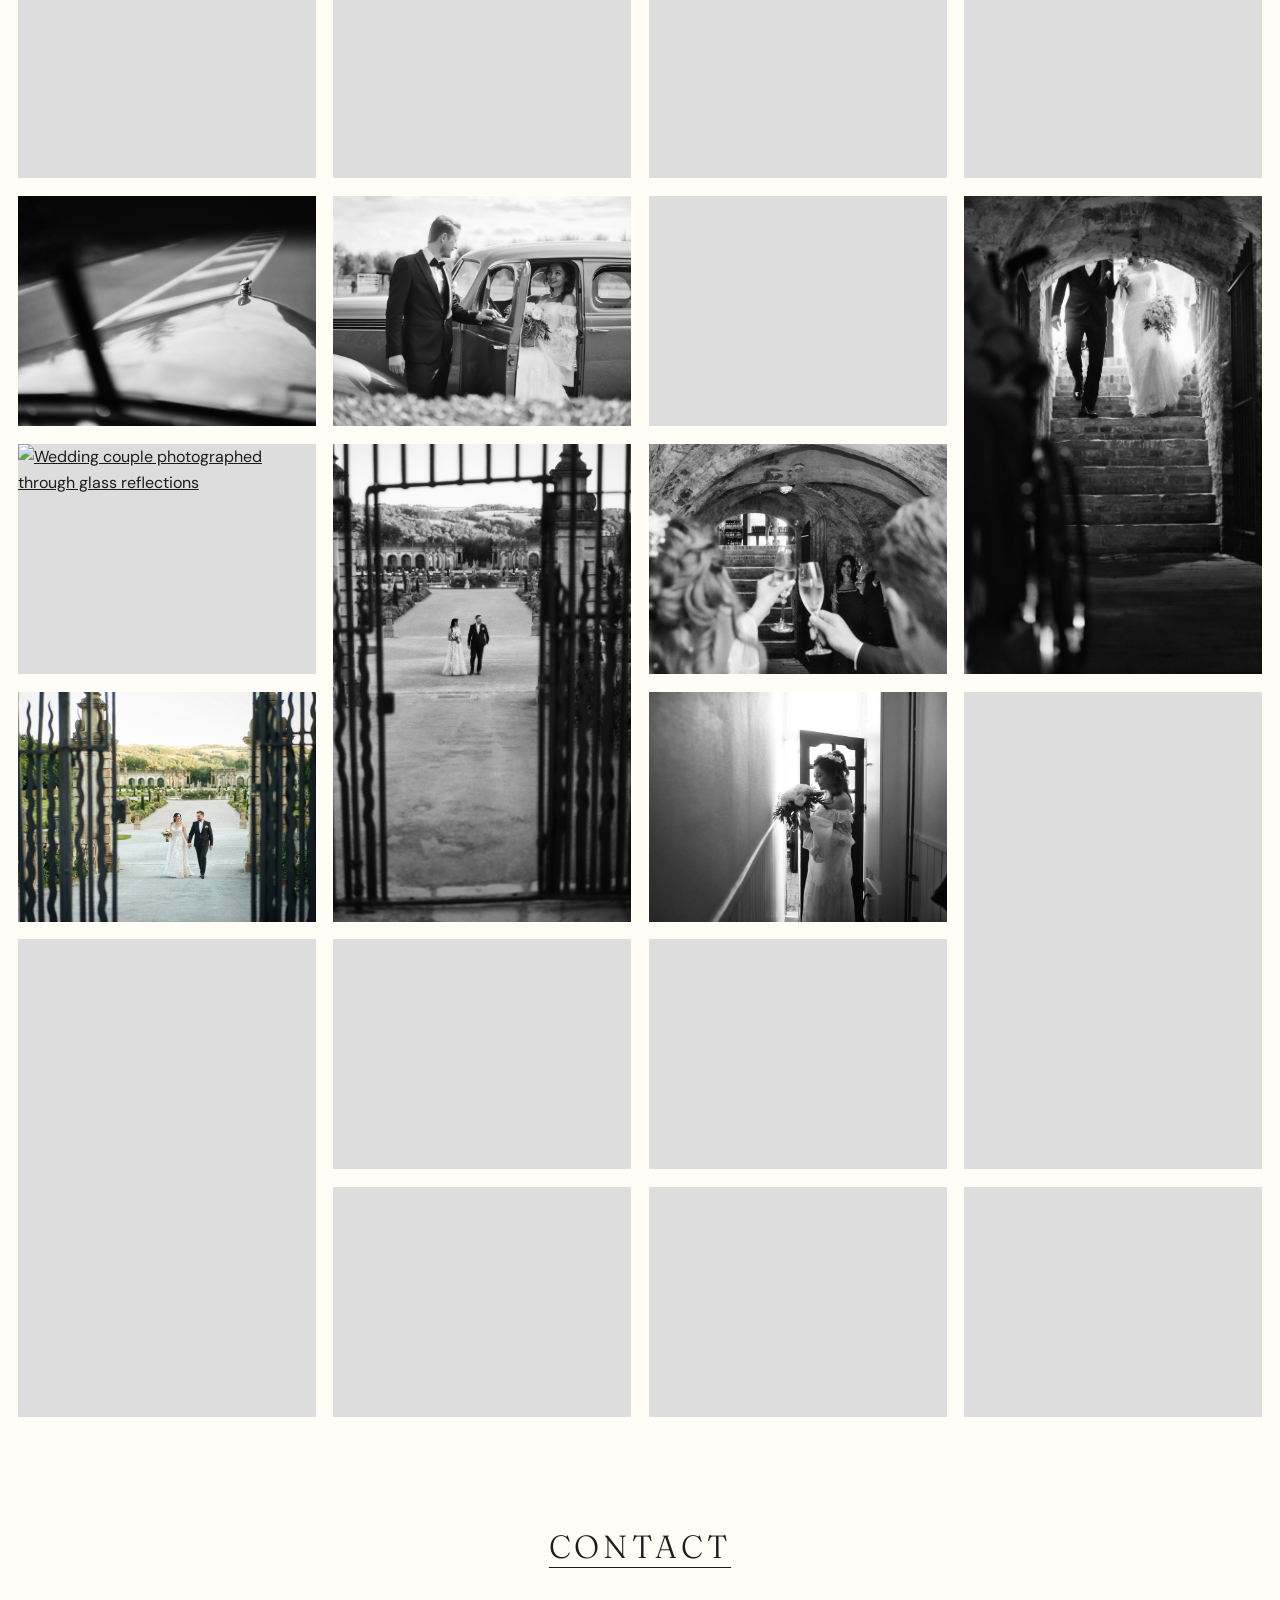
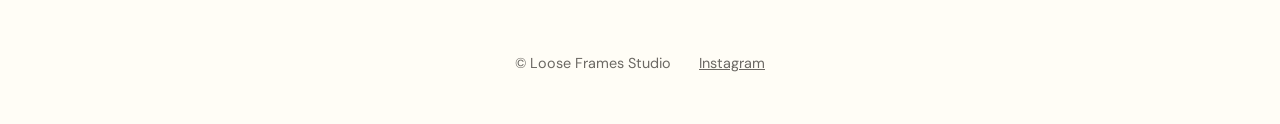
==== commit 4cb71adc: "add alt" ====
--- a/index.html
+++ b/index.html
@@ -15,57 +15,57 @@
 <main>
 <section class="hero"><img src="images/weddings/banner.jpeg" alt="Couple on their wedding day" width="2000" height="1333" fetchpriority="high"></section>
 <section class="gallery gallery-wedding" aria-label="Wedding gallery">
-<a class="shot landscape" href="images/weddings/1.jpeg" data-lightbox style="grid-column:1;grid-row:1/span 1"><img src="images/weddings/1.jpeg" alt="Wedding photo 1" width="2000" height="1333" loading="lazy" decoding="async"></a>
-<a class="shot landscape" href="images/weddings/2.jpeg" data-lightbox style="grid-column:2;grid-row:1/span 1"><img src="images/weddings/2.jpeg" alt="Wedding photo 2" width="2000" height="1333" loading="lazy" decoding="async"></a>
-<a class="shot portrait" href="images/weddings/3.jpeg" data-lightbox style="grid-column:3;grid-row:1/span 2"><img src="images/weddings/3.jpeg" alt="Wedding photo 3" width="1333" height="2000" loading="lazy" decoding="async"></a>
-<a class="shot landscape" href="images/weddings/4.jpeg" data-lightbox style="grid-column:4;grid-row:1/span 1"><img src="images/weddings/4.jpeg" alt="Wedding photo 4" width="2000" height="1333" loading="lazy" decoding="async"></a>
-<a class="shot landscape" href="images/weddings/5.jpeg" data-lightbox style="grid-column:1;grid-row:2/span 1"><img src="images/weddings/5.jpeg" alt="Wedding photo 5" width="2000" height="1333" loading="lazy" decoding="async"></a>
-<a class="shot landscape" href="images/weddings/8.jpeg" data-lightbox style="grid-column:2;grid-row:2/span 1"><img src="images/weddings/8.jpeg" alt="Wedding photo 8" width="2000" height="1340" loading="lazy" decoding="async"></a>
-<a class="shot landscape" href="images/weddings/7.jpeg" data-lightbox style="grid-column:4;grid-row:2/span 1"><img src="images/weddings/7.jpeg" alt="Wedding photo 7" width="2000" height="1339" loading="lazy" decoding="async"></a>
-<a class="shot landscape" href="images/weddings/11.jpeg" data-lightbox style="grid-column:1;grid-row:3/span 1"><img src="images/weddings/11.jpeg" alt="Wedding photo 11" width="2000" height="1340" loading="lazy" decoding="async"></a>
-<a class="shot landscape" href="images/weddings/6.jpeg" data-lightbox style="grid-column:2;grid-row:3/span 1"><img src="images/weddings/6.jpeg" alt="Wedding photo 6" width="2000" height="1333" loading="lazy" decoding="async"></a>
-<a class="shot landscape" href="images/weddings/9.jpeg" data-lightbox style="grid-column:3;grid-row:3/span 1"><img src="images/weddings/9.jpeg" alt="Wedding photo 9" width="2000" height="1341" loading="lazy" decoding="async"></a>
-<a class="shot landscape" href="images/weddings/10.jpeg" data-lightbox style="grid-column:4;grid-row:3/span 1"><img src="images/weddings/10.jpeg" alt="Wedding photo 10" width="2000" height="1340" loading="lazy" decoding="async"></a>
-<a class="shot landscape" href="images/weddings/12.jpeg" data-lightbox style="grid-column:1;grid-row:4/span 1"><img src="images/weddings/12.jpeg" alt="Wedding photo 12" width="2000" height="1340" loading="lazy" decoding="async"></a>
-<a class="shot landscape" href="images/weddings/14.jpeg" data-lightbox style="grid-column:2;grid-row:4/span 1"><img src="images/weddings/14.jpeg" alt="Wedding photo 14" width="2000" height="1335" loading="lazy" decoding="async"></a>
-<a class="shot landscape" href="images/weddings/15.jpeg" data-lightbox style="grid-column:3;grid-row:4/span 1"><img src="images/weddings/15.jpeg" alt="Wedding photo 15" width="2000" height="1333" loading="lazy" decoding="async"></a>
-<a class="shot portrait" href="images/weddings/22.jpeg" data-lightbox style="grid-column:4;grid-row:4/span 2"><img src="images/weddings/22.jpeg" alt="Wedding photo 22" width="1333" height="2000" loading="lazy" decoding="async"></a>
-<a class="shot landscape" href="images/weddings/16.jpeg" data-lightbox style="grid-column:1;grid-row:5/span 1"><img src="images/weddings/16.jpeg" alt="Wedding photo 16" width="2000" height="1333" loading="lazy" decoding="async"></a>
-<a class="shot landscape" href="images/weddings/18.jpeg" data-lightbox style="grid-column:2;grid-row:5/span 1"><img src="images/weddings/18.jpeg" alt="Wedding photo 18" width="2000" height="1333" loading="lazy" decoding="async"></a>
-<a class="shot landscape" href="images/weddings/17.jpeg" data-lightbox style="grid-column:3;grid-row:5/span 1"><img src="images/weddings/17.jpeg" alt="Wedding photo 17" width="2000" height="1335" loading="lazy" decoding="async"></a>
-<a class="shot landscape" href="images/weddings/21.jpeg" data-lightbox style="grid-column:1;grid-row:6/span 1"><img src="images/weddings/21.jpeg" alt="Wedding photo 21" width="2000" height="1339" loading="lazy" decoding="async"></a>
-<a class="shot portrait" href="images/weddings/26.jpeg" data-lightbox style="grid-column:2;grid-row:6/span 2"><img src="images/weddings/26.jpeg" alt="Wedding photo 26" width="1333" height="2000" loading="lazy" decoding="async"></a>
-<a class="shot landscape" href="images/weddings/20.jpeg" data-lightbox style="grid-column:3;grid-row:6/span 1"><img src="images/weddings/20.jpeg" alt="Wedding photo 20" width="2000" height="1340" loading="lazy" decoding="async"></a>
-<a class="shot landscape" href="images/weddings/19.jpeg" data-lightbox style="grid-column:4;grid-row:6/span 1"><img src="images/weddings/19.jpeg" alt="Wedding photo 19" width="2000" height="1340" loading="lazy" decoding="async"></a>
-<a class="shot portrait" href="images/weddings/24.jpeg" data-lightbox style="grid-column:1;grid-row:7/span 2"><img src="images/weddings/24.jpeg" alt="Wedding photo 24" width="1333" height="2000" loading="lazy" decoding="async"></a>
-<a class="shot landscape" href="images/weddings/23.jpeg" data-lightbox style="grid-column:3;grid-row:7/span 1"><img src="images/weddings/23.jpeg" alt="Wedding photo 23" width="2000" height="1333" loading="lazy" decoding="async"></a>
-<a class="shot landscape" href="images/weddings/29.jpeg" data-lightbox style="grid-column:4;grid-row:7/span 1"><img src="images/weddings/29.jpeg" alt="Wedding photo 29" width="2000" height="1333" loading="lazy" decoding="async"></a>
-<a class="shot landscape" href="images/weddings/25.jpeg" data-lightbox style="grid-column:2;grid-row:8/span 1"><img src="images/weddings/25.jpeg" alt="Wedding photo 25" width="2000" height="1333" loading="lazy" decoding="async"></a>
-<a class="shot landscape" href="images/weddings/27.jpeg" data-lightbox style="grid-column:3;grid-row:8/span 1"><img src="images/weddings/27.jpeg" alt="Wedding photo 27" width="2000" height="1333" loading="lazy" decoding="async"></a>
-<a class="shot landscape" href="images/weddings/28.jpeg" data-lightbox style="grid-column:4;grid-row:8/span 1"><img src="images/weddings/28.jpeg" alt="Wedding photo 28" width="2000" height="1340" loading="lazy" decoding="async"></a>
-<a class="shot landscape" href="images/weddings/30.jpeg" data-lightbox style="grid-column:1;grid-row:9/span 1"><img src="images/weddings/30.jpeg" alt="Wedding photo 30" width="2000" height="1333" loading="lazy" decoding="async"></a>
-<a class="shot portrait" href="images/weddings/31.jpeg" data-lightbox style="grid-column:2;grid-row:9/span 2"><img src="images/weddings/31.jpeg" alt="Wedding photo 31" width="1333" height="2000" loading="lazy" decoding="async"></a>
-<a class="shot landscape" href="images/weddings/32.jpeg" data-lightbox style="grid-column:3;grid-row:9/span 1"><img src="images/weddings/32.jpeg" alt="Wedding photo 32" width="2000" height="1333" loading="lazy" decoding="async"></a>
-<a class="shot landscape" href="images/weddings/37.jpeg" data-lightbox style="grid-column:4;grid-row:9/span 1"><img src="images/weddings/37.jpeg" alt="Wedding photo 37" width="2000" height="1333" loading="lazy" decoding="async"></a>
-<a class="shot landscape" href="images/weddings/35.jpeg" data-lightbox style="grid-column:1;grid-row:10/span 1"><img src="images/weddings/35.jpeg" alt="Wedding photo 35" width="2000" height="1333" loading="lazy" decoding="async"></a>
-<a class="shot landscape" href="images/weddings/33.jpeg" data-lightbox style="grid-column:3;grid-row:10/span 1"><img src="images/weddings/33.jpeg" alt="Wedding photo 33" width="2000" height="1333" loading="lazy" decoding="async"></a>
-<a class="shot landscape" href="images/weddings/34.jpeg" data-lightbox style="grid-column:4;grid-row:10/span 1"><img src="images/weddings/34.jpeg" alt="Wedding photo 34" width="2000" height="1333" loading="lazy" decoding="async"></a>
-<a class="shot landscape" href="images/weddings/38.jpeg" data-lightbox style="grid-column:1;grid-row:11/span 1"><img src="images/weddings/38.jpeg" alt="Wedding photo 38" width="2000" height="1333" loading="lazy" decoding="async"></a>
-<a class="shot landscape" href="images/weddings/39.jpeg" data-lightbox style="grid-column:2;grid-row:11/span 1"><img src="images/weddings/39.jpeg" alt="Wedding photo 39" width="2000" height="1333" loading="lazy" decoding="async"></a>
-<a class="shot landscape" href="images/weddings/40.jpeg" data-lightbox style="grid-column:3;grid-row:11/span 1"><img src="images/weddings/40.jpeg" alt="Wedding photo 40" width="2000" height="1333" loading="lazy" decoding="async"></a>
-<a class="shot portrait" href="images/weddings/36.jpeg" data-lightbox style="grid-column:4;grid-row:11/span 2"><img src="images/weddings/36.jpeg" alt="Wedding photo 36" width="1333" height="2000" loading="lazy" decoding="async"></a>
-<a class="shot landscape" href="images/weddings/42.jpeg" data-lightbox style="grid-column:1;grid-row:12/span 1"><img src="images/weddings/42.jpeg" alt="Wedding photo 42" width="2000" height="1333" loading="lazy" decoding="async"></a>
-<a class="shot portrait" href="images/weddings/41.jpeg" data-lightbox style="grid-column:2;grid-row:12/span 2"><img src="images/weddings/41.jpeg" alt="Wedding photo 41" width="1333" height="2000" loading="lazy" decoding="async"></a>
-<a class="shot landscape" href="images/weddings/43.jpeg" data-lightbox style="grid-column:3;grid-row:12/span 1"><img src="images/weddings/43.jpeg" alt="Wedding photo 43" width="2000" height="1333" loading="lazy" decoding="async"></a>
-<a class="shot landscape" href="images/weddings/52.jpeg" data-lightbox style="grid-column:1;grid-row:13/span 1"><img src="images/weddings/52.jpeg" alt="Wedding photo 52" width="2000" height="1333" loading="lazy" decoding="async"></a>
-<a class="shot landscape" href="images/weddings/44.jpeg" data-lightbox style="grid-column:3;grid-row:13/span 1"><img src="images/weddings/44.jpeg" alt="Wedding photo 44" width="2000" height="1333" loading="lazy" decoding="async"></a>
-<a class="shot portrait" href="images/weddings/46.jpeg" data-lightbox style="grid-column:4;grid-row:13/span 2"><img src="images/weddings/46.jpeg" alt="Wedding photo 46" width="1333" height="2000" loading="lazy" decoding="async"></a>
-<a class="shot portrait" href="images/weddings/47.jpeg" data-lightbox style="grid-column:1;grid-row:14/span 2"><img src="images/weddings/47.jpeg" alt="Wedding photo 47" width="1333" height="2000" loading="lazy" decoding="async"></a>
-<a class="shot landscape" href="images/weddings/48.jpeg" data-lightbox style="grid-column:2;grid-row:14/span 1"><img src="images/weddings/48.jpeg" alt="Wedding photo 48" width="2000" height="1333" loading="lazy" decoding="async"></a>
-<a class="shot landscape" href="images/weddings/49.jpeg" data-lightbox style="grid-column:3;grid-row:14/span 1"><img src="images/weddings/49.jpeg" alt="Wedding photo 49" width="2000" height="1333" loading="lazy" decoding="async"></a>
-<a class="shot landscape" href="images/weddings/51.jpeg" data-lightbox style="grid-column:2;grid-row:15/span 1"><img src="images/weddings/51.jpeg" alt="Wedding photo 51" width="2000" height="1333" loading="lazy" decoding="async"></a>
-<a class="shot landscape" href="images/weddings/45.jpeg" data-lightbox style="grid-column:3;grid-row:15/span 1"><img src="images/weddings/45.jpeg" alt="Wedding photo 45" width="2000" height="1361" loading="lazy" decoding="async"></a>
-<a class="shot landscape" href="images/weddings/50.jpeg" data-lightbox style="grid-column:4;grid-row:15/span 1"><img src="images/weddings/50.jpeg" alt="Wedding photo 50" width="2000" height="1333" loading="lazy" decoding="async"></a>
+<a class="shot landscape" href="images/weddings/thessaloniki-ship-afterparty-bnw-01.jpg" data-lightbox style="grid-column:1;grid-row:1/span 1"><img src="images/weddings/thessaloniki-ship-afterparty-bnw-01.jpg" alt="Grainy black and white photograph of a ship, Thessaloniki afterparty session" width="2000" height="1333" loading="lazy" decoding="async"></a>
+<a class="shot landscape" href="images/weddings/thessaloniki-aretsou-couple-hill-sea-bnw-02.jpg" data-lightbox style="grid-column:2;grid-row:1/span 1"><img src="images/weddings/thessaloniki-aretsou-couple-hill-sea-bnw-02.jpg" alt="Black and white portrait of bride and groom on a hill overlooking the sea, Aretsou, Thessaloniki" width="2000" height="1333" loading="lazy" decoding="async"></a>
+<a class="shot portrait" href="images/weddings/thessaloniki-aretsou-groom-bride-gazing-bnw-03.jpg" data-lightbox style="grid-column:3;grid-row:1/span 2"><img src="images/weddings/thessaloniki-aretsou-groom-bride-gazing-bnw-03.jpg" alt="Groom looking at bride while she gazes at the sea, Aretsou, Thessaloniki wedding" width="1333" height="2000" loading="lazy" decoding="async"></a>
+<a class="shot landscape" href="images/weddings/thessaloniki-aretsou-groom-forest-shadow-bnw-04.jpg" data-lightbox style="grid-column:4;grid-row:1/span 1"><img src="images/weddings/thessaloniki-aretsou-groom-forest-shadow-bnw-04.jpg" alt="Groom walking into forest shadow, documentary wedding photo near Aretsou, Thessaloniki" width="2000" height="1333" loading="lazy" decoding="async"></a>
+<a class="shot landscape" href="images/weddings/thessaloniki-aretsou-couple-dawn-handhold-bnw-05.jpg" data-lightbox style="grid-column:1;grid-row:2/span 1"><img src="images/weddings/thessaloniki-aretsou-couple-dawn-handhold-bnw-05.jpg" alt="Bride and groom holding hands at dawn, Aretsou, Thessaloniki wedding photography" width="2000" height="1333" loading="lazy" decoding="async"></a>
+<a class="shot landscape" href="images/weddings/thessaloniki-white-tower-bnw-08.jpg" data-lightbox style="grid-column:2;grid-row:2/span 1"><img src="images/weddings/thessaloniki-white-tower-bnw-08.jpg" alt="Black and white photo of the White Tower, Thessaloniki" width="2000" height="1340" loading="lazy" decoding="async"></a>
+<a class="shot landscape" href="images/weddings/thessaloniki-nea-paralia-beach-umbrellas-07.jpg" data-lightbox style="grid-column:4;grid-row:2/span 1"><img src="images/weddings/thessaloniki-nea-paralia-beach-umbrellas-07.jpg" alt="Beach umbrellas along Nea Paralia, Thessaloniki" width="2000" height="1339" loading="lazy" decoding="async"></a>
+<a class="shot landscape" href="images/weddings/thessaloniki-nea-paralia-wave-break-11.jpg" data-lightbox style="grid-column:1;grid-row:3/span 1"><img src="images/weddings/thessaloniki-nea-paralia-wave-break-11.jpg" alt="Wave breaking along Nea Paralia, Thessaloniki" width="2000" height="1340" loading="lazy" decoding="async"></a>
+<a class="shot landscape" href="images/weddings/thessaloniki-aretsou-couple-hill-sea-bnw-06.jpg" data-lightbox style="grid-column:2;grid-row:3/span 1"><img src="images/weddings/thessaloniki-aretsou-couple-hill-sea-bnw-06.jpg" alt="Black and white wedding portrait on a hill above the sea, Aretsou, Thessaloniki" width="2000" height="1333" loading="lazy" decoding="async"></a>
+<a class="shot landscape" href="images/weddings/thessaloniki-aretsou-couple-pier-09.jpg" data-lightbox style="grid-column:3;grid-row:3/span 1"><img src="images/weddings/thessaloniki-aretsou-couple-pier-09.jpg" alt="Wedding couple near the pier, Aretsou, Thessaloniki" width="2000" height="1341" loading="lazy" decoding="async"></a>
+<a class="shot landscape" href="images/weddings/thessaloniki-aretsou-pier-birds-landscape-10.jpg" data-lightbox style="grid-column:4;grid-row:3/span 1"><img src="images/weddings/thessaloniki-aretsou-pier-birds-landscape-10.jpg" alt="Landscape photo of birds over the pier, Aretsou, Thessaloniki" width="2000" height="1340" loading="lazy" decoding="async"></a>
+<a class="shot landscape" href="images/weddings/thessaloniki-aretsou-harbour-fishing-boats-12.jpg" data-lightbox style="grid-column:1;grid-row:4/span 1"><img src="images/weddings/thessaloniki-aretsou-harbour-fishing-boats-12.jpg" alt="Traditional fishing boats in Aretsou harbour, Thessaloniki" width="2000" height="1340" loading="lazy" decoding="async"></a>
+<a class="shot landscape" href="images/weddings/skopelos-harbour-view-14.jpg" data-lightbox style="grid-column:2;grid-row:4/span 1"><img src="images/weddings/skopelos-harbour-view-14.jpg" alt="Harbour view, Skopelos, Greece" width="2000" height="1335" loading="lazy" decoding="async"></a>
+<a class="shot landscape" href="images/weddings/ioannina-backyard-wedding-band-arrival-15.jpg" data-lightbox style="grid-column:3;grid-row:4/span 1"><img src="images/weddings/ioannina-backyard-wedding-band-arrival-15.jpg" alt="Band and friends arriving at a backyard wedding, Ioannina" width="2000" height="1333" loading="lazy" decoding="async"></a>
+<a class="shot portrait" href="images/weddings/ioannina-wedding-traditional-dancing-22.jpg" data-lightbox style="grid-column:4;grid-row:4/span 2"><img src="images/weddings/ioannina-wedding-traditional-dancing-22.jpg" alt="Traditional dancing at a wedding celebration, Ioannina" width="1333" height="2000" loading="lazy" decoding="async"></a>
+<a class="shot landscape" href="images/weddings/ioannina-wedding-traditional-band-16.jpg" data-lightbox style="grid-column:1;grid-row:5/span 1"><img src="images/weddings/ioannina-wedding-traditional-band-16.jpg" alt="Traditional band playing live music at a wedding, Ioannina" width="2000" height="1333" loading="lazy" decoding="async"></a>
+<a class="shot landscape" href="images/weddings/ioannina-backyard-wedding-panoramic-bnw-18.jpg" data-lightbox style="grid-column:2;grid-row:5/span 1"><img src="images/weddings/ioannina-backyard-wedding-panoramic-bnw-18.jpg" alt="Black and white panoramic photo of a backyard wedding, Ioannina" width="2000" height="1333" loading="lazy" decoding="async"></a>
+<a class="shot landscape" href="images/weddings/ioannina-wedding-table-decoration-17.jpg" data-lightbox style="grid-column:3;grid-row:5/span 1"><img src="images/weddings/ioannina-wedding-table-decoration-17.jpg" alt="Decorated table set for a traditional wedding reception, Ioannina" width="2000" height="1335" loading="lazy" decoding="async"></a>
+<a class="shot landscape" href="images/weddings/schloss-weikersheim-wedding-table-decoration-21.jpg" data-lightbox style="grid-column:1;grid-row:6/span 1"><img src="images/weddings/schloss-weikersheim-wedding-table-decoration-21.jpg" alt="Table decorations at a wedding reception, Schloss Weikersheim, Germany" width="2000" height="1339" loading="lazy" decoding="async"></a>
+<a class="shot portrait" href="images/weddings/schloss-weikersheim-couple-exiting-venue-26.jpg" data-lightbox style="grid-column:2;grid-row:6/span 2"><img src="images/weddings/schloss-weikersheim-couple-exiting-venue-26.jpg" alt="Bride and groom walking out of the venue, Schloss Weikersheim, Germany" width="1333" height="2000" loading="lazy" decoding="async"></a>
+<a class="shot landscape" href="images/weddings/schloss-weikersheim-wedding-guests-umbrellas-20.jpg" data-lightbox style="grid-column:3;grid-row:6/span 1"><img src="images/weddings/schloss-weikersheim-wedding-guests-umbrellas-20.jpg" alt="Wedding guests with sun umbrellas, Schloss Weikersheim, Germany" width="2000" height="1340" loading="lazy" decoding="async"></a>
+<a class="shot landscape" href="images/weddings/schloss-weikersheim-garden-statue-19.jpg" data-lightbox style="grid-column:4;grid-row:6/span 1"><img src="images/weddings/schloss-weikersheim-garden-statue-19.jpg" alt="Statue in the gardens of Schloss Weikersheim, Germany" width="2000" height="1340" loading="lazy" decoding="async"></a>
+<a class="shot portrait" href="images/weddings/schloss-weikersheim-wedding-guest-portrait-24.jpg" data-lightbox style="grid-column:1;grid-row:7/span 2"><img src="images/weddings/schloss-weikersheim-wedding-guest-portrait-24.jpg" alt="Wedding guest portrait, Schloss Weikersheim, Germany" width="1333" height="2000" loading="lazy" decoding="async"></a>
+<a class="shot landscape" href="images/weddings/schloss-weikersheim-wedding-umbrellas-stylised-23.jpg" data-lightbox style="grid-column:3;grid-row:7/span 1"><img src="images/weddings/schloss-weikersheim-wedding-umbrellas-stylised-23.jpg" alt="Stylised photo of umbrellas, Schloss Weikersheim wedding, Germany" width="2000" height="1333" loading="lazy" decoding="async"></a>
+<a class="shot landscape" href="images/weddings/ghent-wedding-rings-detail-29.jpg" data-lightbox style="grid-column:4;grid-row:7/span 1"><img src="images/weddings/ghent-wedding-rings-detail-29.jpg" alt="Detail photo of wedding rings on a platter, Ghent wedding, Belgium" width="2000" height="1333" loading="lazy" decoding="async"></a>
+<a class="shot landscape" href="images/weddings/schloss-weikersheim-wedding-guest-candid-25.jpg" data-lightbox style="grid-column:2;grid-row:8/span 1"><img src="images/weddings/schloss-weikersheim-wedding-guest-candid-25.jpg" alt="Candid photo of a wedding guest, Schloss Weikersheim, Germany" width="2000" height="1333" loading="lazy" decoding="async"></a>
+<a class="shot landscape" href="images/weddings/schloss-weikersheim-wedding-guests-umbrellas-27.jpg" data-lightbox style="grid-column:3;grid-row:8/span 1"><img src="images/weddings/schloss-weikersheim-wedding-guests-umbrellas-27.jpg" alt="Wedding guests holding sun umbrellas, Schloss Weikersheim, Germany" width="2000" height="1333" loading="lazy" decoding="async"></a>
+<a class="shot landscape" href="images/weddings/schloss-weikersheim-garden-statues-28.jpg" data-lightbox style="grid-column:4;grid-row:8/span 1"><img src="images/weddings/schloss-weikersheim-garden-statues-28.jpg" alt="Statues and gardens at Schloss Weikersheim, Germany" width="2000" height="1340" loading="lazy" decoding="async"></a>
+<a class="shot landscape" href="images/weddings/ghent-wedding-couple-handhold-30.jpg" data-lightbox style="grid-column:1;grid-row:9/span 1"><img src="images/weddings/ghent-wedding-couple-handhold-30.jpg" alt="Bride and groom holding hands, documentary wedding photo, Ghent" width="2000" height="1333" loading="lazy" decoding="async"></a>
+<a class="shot portrait" href="images/weddings/ghent-wedding-girl-bubbles-31.jpg" data-lightbox style="grid-column:2;grid-row:9/span 2"><img src="images/weddings/ghent-wedding-girl-bubbles-31.jpg" alt="Young girl playing with bubbles at a wedding venue, Ghent" width="1333" height="2000" loading="lazy" decoding="async"></a>
+<a class="shot landscape" href="images/weddings/ghent-wedding-couple-handhold-32.jpg" data-lightbox style="grid-column:3;grid-row:9/span 1"><img src="images/weddings/ghent-wedding-couple-handhold-32.jpg" alt="Wedding couple holding hands, Ghent, Belgium" width="2000" height="1333" loading="lazy" decoding="async"></a>
+<a class="shot landscape" href="images/weddings/ghent-wedding-bride-hand-kiss-37.jpg" data-lightbox style="grid-column:4;grid-row:9/span 1"><img src="images/weddings/ghent-wedding-bride-hand-kiss-37.jpg" alt="Bride having her hand kissed by a wedding guest, Ghent" width="2000" height="1333" loading="lazy" decoding="async"></a>
+<a class="shot landscape" href="images/weddings/ghent-wedding-bride-portrait-35.jpg" data-lightbox style="grid-column:1;grid-row:10/span 1"><img src="images/weddings/ghent-wedding-bride-portrait-35.jpg" alt="Bride portrait, Ghent wedding photography" width="2000" height="1333" loading="lazy" decoding="async"></a>
+<a class="shot landscape" href="images/weddings/ghent-wedding-groom-bestman-prep-33.jpg" data-lightbox style="grid-column:3;grid-row:10/span 1"><img src="images/weddings/ghent-wedding-groom-bestman-prep-33.jpg" alt="Groom and best man getting ready before the ceremony, Ghent wedding" width="2000" height="1333" loading="lazy" decoding="async"></a>
+<a class="shot landscape" href="images/weddings/ghent-wedding-couple-car-window-34.jpg" data-lightbox style="grid-column:4;grid-row:10/span 1"><img src="images/weddings/ghent-wedding-couple-car-window-34.jpg" alt="Wedding couple holding hands, view from inside a car window" width="2000" height="1333" loading="lazy" decoding="async"></a>
+<a class="shot landscape" href="images/weddings/ghent-wedding-classic-car-window-view-38.jpg" data-lightbox style="grid-column:1;grid-row:11/span 1"><img src="images/weddings/ghent-wedding-classic-car-window-view-38.jpg" alt="View through the front window of a classic car bringing the couple to the venue" width="2000" height="1333" loading="lazy" decoding="async"></a>
+<a class="shot landscape" href="images/weddings/ghent-wedding-couple-classic-car-39.jpg" data-lightbox style="grid-column:2;grid-row:11/span 1"><img src="images/weddings/ghent-wedding-couple-classic-car-39.jpg" alt="Wedding couple portrait in front of a classic car" width="2000" height="1333" loading="lazy" decoding="async"></a>
+<a class="shot landscape" href="images/weddings/ghent-wedding-couple-kiss-car-mirror-40.jpg" data-lightbox style="grid-column:3;grid-row:11/span 1"><img src="images/weddings/ghent-wedding-couple-kiss-car-mirror-40.jpg" alt="Wedding couple kissing, reflected in the mirror of a classic car" width="2000" height="1333" loading="lazy" decoding="async"></a>
+<a class="shot portrait" href="images/weddings/ghent-wedding-couple-stairs-entrance-36.jpg" data-lightbox style="grid-column:4;grid-row:11/span 2"><img src="images/weddings/ghent-wedding-couple-stairs-entrance-36.jpg" alt="Wedding couple descending the stairs into the venue" width="1333" height="2000" loading="lazy" decoding="async"></a>
+<a class="shot landscape" href="images/weddings/ghent-wedding-couple-glass-reflection-42.jpg" data-lightbox style="grid-column:1;grid-row:12/span 1"><img src="images/weddings/ghent-wedding-couple-glass-reflection-42.jpg" alt="Wedding couple photographed through glass reflections" width="2000" height="1333" loading="lazy" decoding="async"></a>
+<a class="shot portrait" href="images/weddings/ghent-wedding-couple-castle-garden-bnw-41.jpg" data-lightbox style="grid-column:2;grid-row:12/span 2"><img src="images/weddings/ghent-wedding-couple-castle-garden-bnw-41.jpg" alt="Wedding couple portrait in a castle garden" width="1333" height="2000" loading="lazy" decoding="async"></a>
+<a class="shot landscape" href="images/weddings/ghent-wedding-couple-cheers-43.jpg" data-lightbox style="grid-column:3;grid-row:12/span 1"><img src="images/weddings/ghent-wedding-couple-cheers-43.jpg" alt="Wedding couple raising a toast, candid celebration photo, Ghent" width="2000" height="1333" loading="lazy" decoding="async"></a>
+<a class="shot landscape" href="images/weddings/ghent-wedding-couple-castle-garden-color-52.jpg" data-lightbox style="grid-column:1;grid-row:13/span 1"><img src="images/weddings/ghent-wedding-couple-castle-garden-color-52.jpg" alt="Wedding couple walking through a castle garden, colour photo, Ghent" width="2000" height="1333" loading="lazy" decoding="async"></a>
+<a class="shot landscape" href="images/weddings/ghent-wedding-bride-flowers-door-44.jpg" data-lightbox style="grid-column:3;grid-row:13/span 1"><img src="images/weddings/ghent-wedding-bride-flowers-door-44.jpg" alt="Bride holding flowers at her front door before leaving for the ceremony" width="2000" height="1333" loading="lazy" decoding="async"></a>
+<a class="shot portrait" href="images/weddings/ghent-wedding-bride-portrait-natural-light-46.jpg" data-lightbox style="grid-column:4;grid-row:13/span 2"><img src="images/weddings/ghent-wedding-bride-portrait-natural-light-46.jpg" alt="Bride portrait, natural light, Ghent wedding photography" width="1333" height="2000" loading="lazy" decoding="async"></a>
+<a class="shot portrait" href="images/weddings/netherlands-wedding-party-tent-47.jpg" data-lightbox style="grid-column:1;grid-row:14/span 2"><img src="images/weddings/netherlands-wedding-party-tent-47.jpg" alt="Wedding party under a reception tent, Netherlands" width="1333" height="2000" loading="lazy" decoding="async"></a>
+<a class="shot landscape" href="images/weddings/ghent-wedding-disco-ball-48.jpg" data-lightbox style="grid-column:2;grid-row:14/span 1"><img src="images/weddings/ghent-wedding-disco-ball-48.jpg" alt="Disco ball at a wedding reception, Ghent" width="2000" height="1333" loading="lazy" decoding="async"></a>
+<a class="shot landscape" href="images/weddings/netherlands-wedding-couple-dancing-49.jpg" data-lightbox style="grid-column:3;grid-row:14/span 1"><img src="images/weddings/netherlands-wedding-couple-dancing-49.jpg" alt="Wedding couple dancing at their reception" width="2000" height="1333" loading="lazy" decoding="async"></a>
+<a class="shot landscape" href="images/weddings/netherlands-wedding-couple-dancing-reception-51.jpg" data-lightbox style="grid-column:2;grid-row:15/span 1"><img src="images/weddings/netherlands-wedding-couple-dancing-reception-51.jpg" alt="Wedding couple dancing together, candid reception photo" width="2000" height="1333" loading="lazy" decoding="async"></a>
+<a class="shot landscape" href="images/weddings/ghent-wedding-just-married-balloon-45.jpg" data-lightbox style="grid-column:3;grid-row:15/span 1"><img src="images/weddings/ghent-wedding-just-married-balloon-45.jpg" alt="&quot;Just married&quot; balloon, wedding detail photo, Ghent" width="2000" height="1361" loading="lazy" decoding="async"></a>
+<a class="shot landscape" href="images/weddings/netherlands-wedding-reception-tent-50.jpg" data-lightbox style="grid-column:4;grid-row:15/span 1"><img src="images/weddings/netherlands-wedding-reception-tent-50.jpg" alt="Wedding reception tent set up for the celebration" width="2000" height="1333" loading="lazy" decoding="async"></a>
 </section>
 <section class="page-cta"><a href="contact.html">CONTACT</a></section>
 </main>
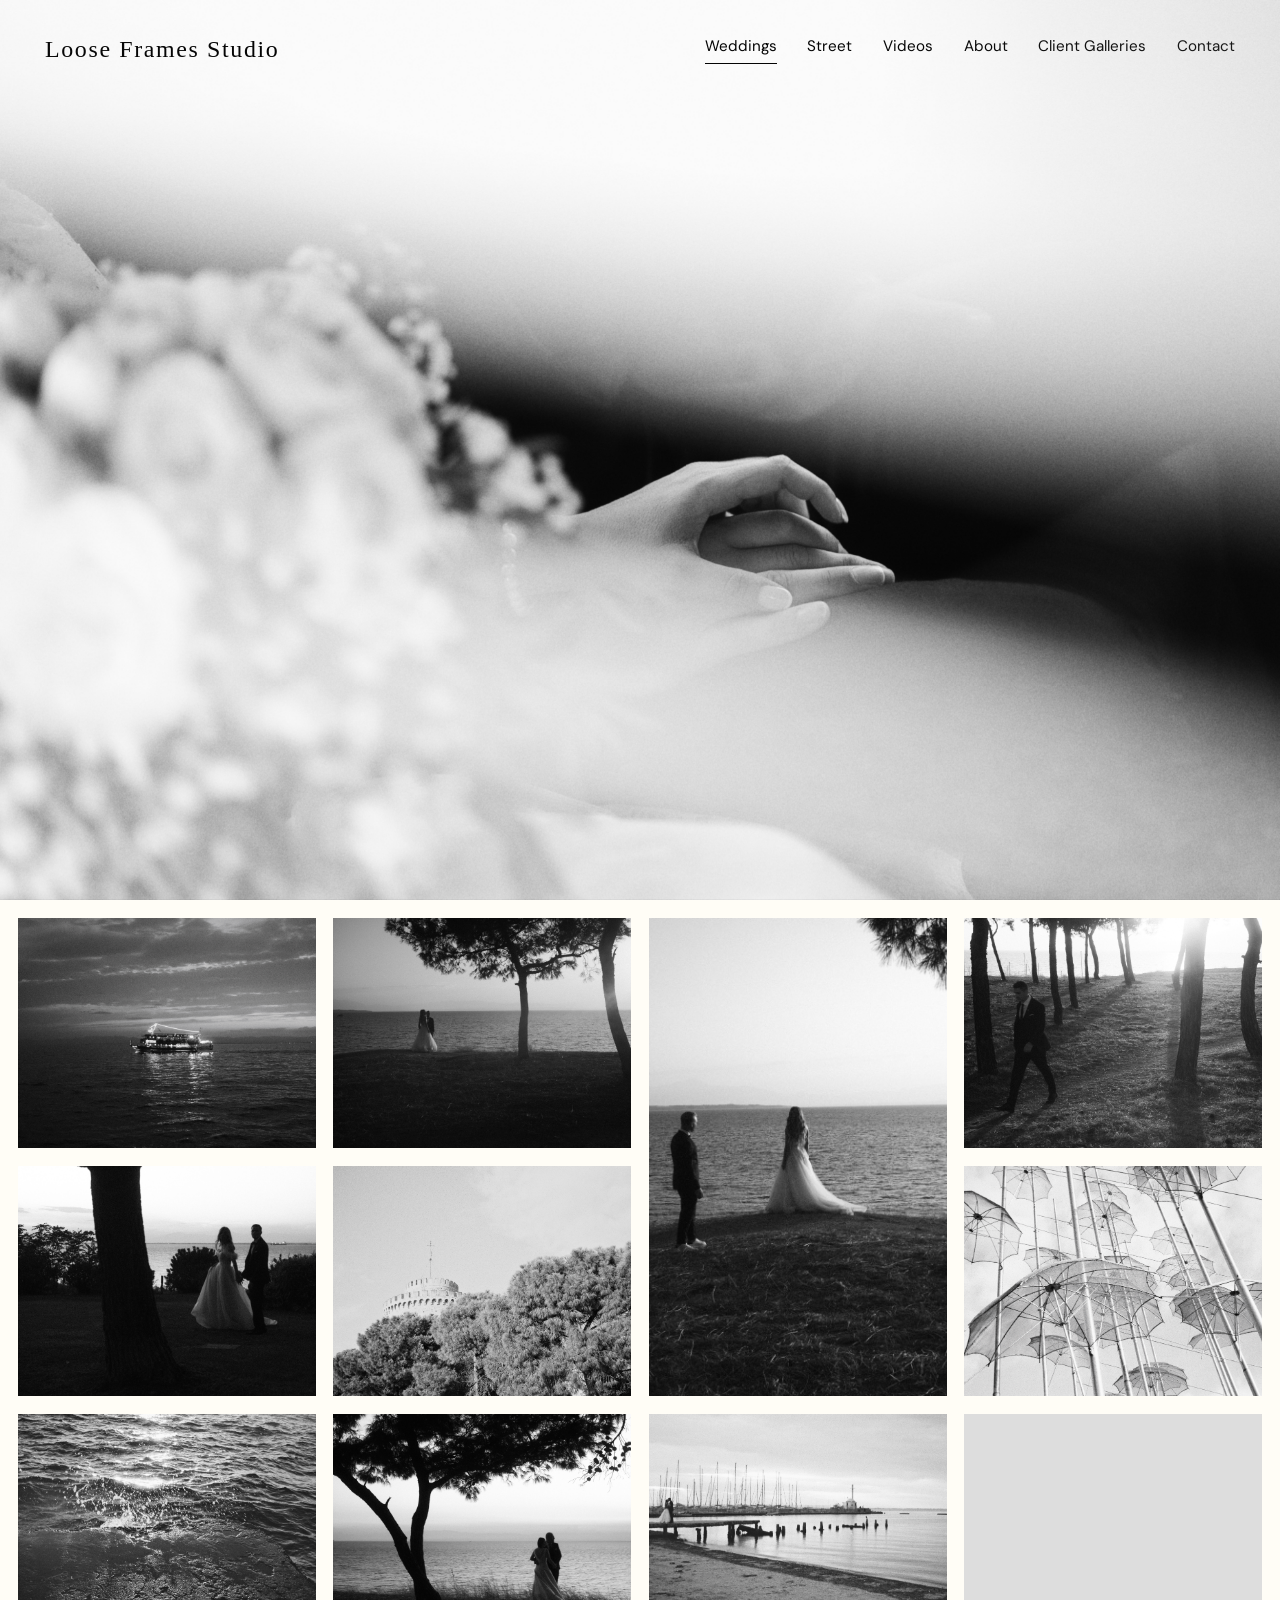
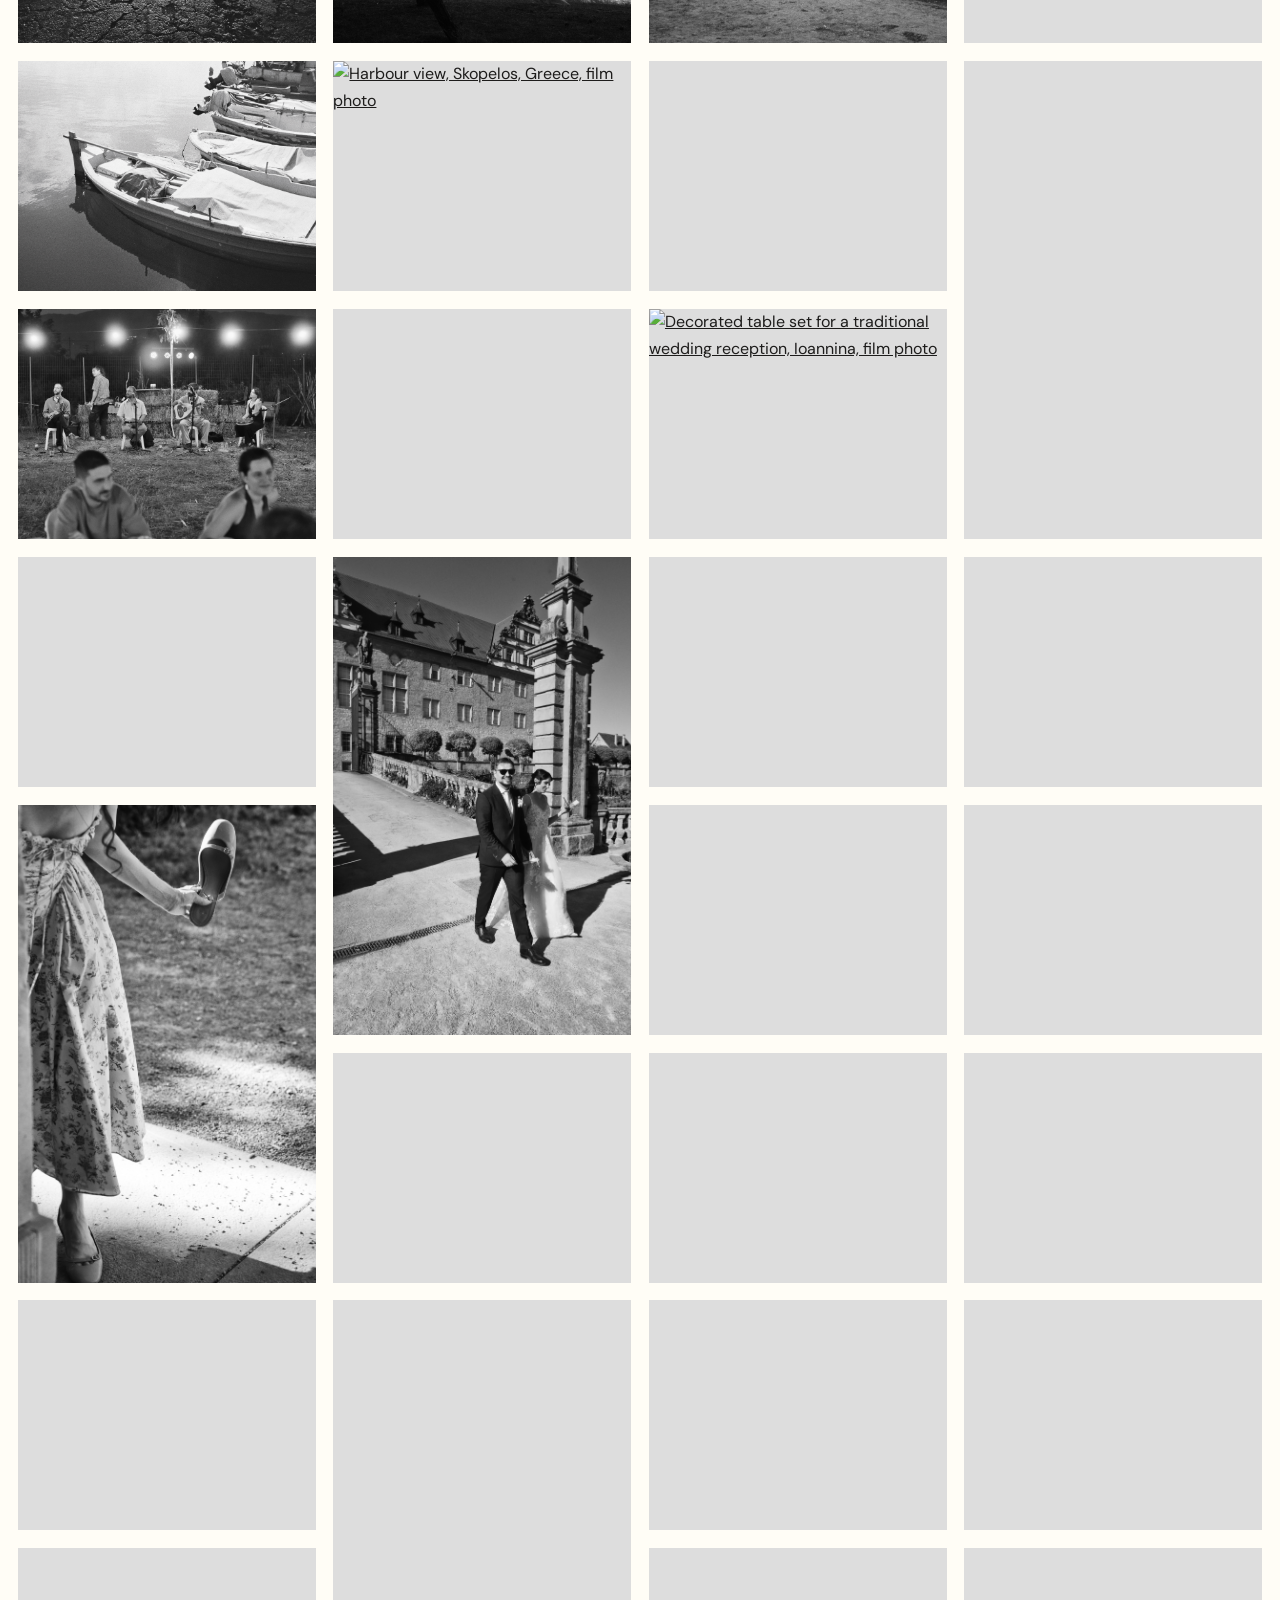
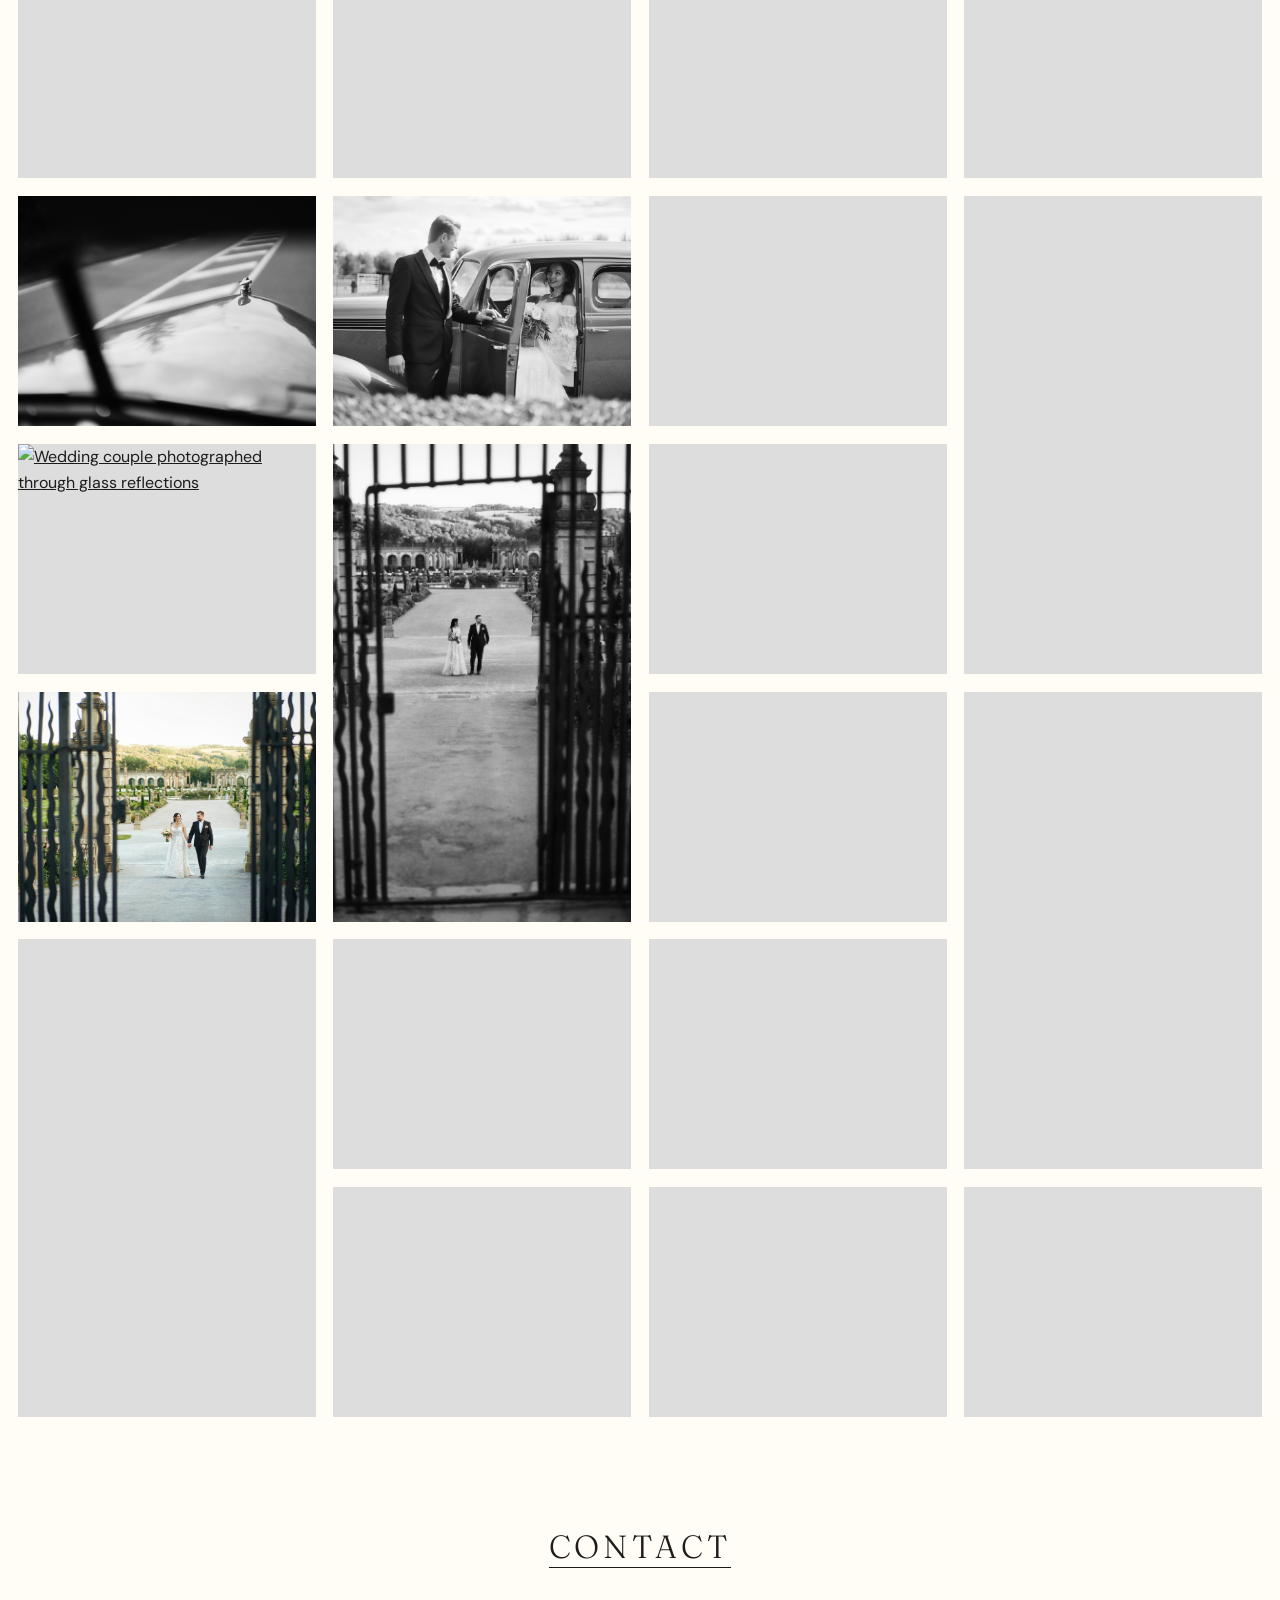
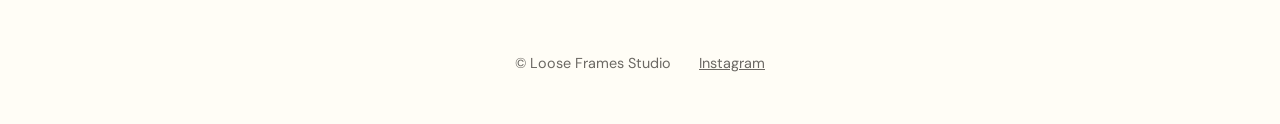
==== commit d15d866c: "fixes" ====
--- a/index.html
+++ b/index.html
@@ -1,8 +1,30 @@
 <!doctype html>
 <html lang="en"><head><meta charset="utf-8">
 <meta name="viewport" content="width=device-width,initial-scale=1">
-<title>Wedding photography | Loose Frames Studio</title>
-<meta name="description" content="Wedding photographer based in Your City. Replace this description.">
+<title>Documentary Wedding Photographer — Ghent &amp; Thessaloniki | Loose Frame Studio</title>
+<meta name="description" content="Documentary wedding photography in Ghent, East Flanders and Thessaloniki. Unposed, honest storytelling by Dimitris and Andreas.">
+<meta property="og:title" content="Loose Frame Studio — Documentary Wedding Photography">
+<meta property="og:description" content="Unposed, honest wedding photography across Belgium, Greece, and Europe.">
+<meta property="og:image" content="https://looseframestudio.com/images/og-cover.jpg">
+<meta property="og:url" content="https://looseframestudio.com">
+<meta property="og:type" content="website">
+<script type="application/ld+json">
+{
+  "@context": "https://schema.org",
+  "@type": "LocalBusiness",
+  "name": "Loose Frame Studio",
+  "image": "https://looseframestudio.com/images/og-cover.jpg",
+  "url": "https://looseframestudio.com",
+  "priceRange": "$$",
+  "areaServed": [
+    {"@type": "City", "name": "Ghent"},
+    {"@type": "City", "name": "Thessaloniki"},
+    {"@type": "Country", "name": "Belgium"},
+    {"@type": "Country", "name": "Greece"}
+  ],
+  "sameAs": ["https://www.instagram.com/tzasleas_snaps/"]
+}
+</script>
 <link rel="preconnect" href="https://fonts.googleapis.com"><link rel="preconnect" href="https://fonts.gstatic.com" crossorigin>
 <link href="https://fonts.googleapis.com/css2?family=Fraunces:opsz,wght@9..144,300;9..144,400&family=DM+Sans:wght@400;500&display=swap" rel="stylesheet">
 <link rel="stylesheet" href="style.css"></head>
@@ -20,29 +42,29 @@
 <a class="shot portrait" href="images/weddings/thessaloniki-aretsou-groom-bride-gazing-bnw-03.jpg" data-lightbox style="grid-column:3;grid-row:1/span 2"><img src="images/weddings/thessaloniki-aretsou-groom-bride-gazing-bnw-03.jpg" alt="Groom looking at bride while she gazes at the sea, Aretsou, Thessaloniki wedding" width="1333" height="2000" loading="lazy" decoding="async"></a>
 <a class="shot landscape" href="images/weddings/thessaloniki-aretsou-groom-forest-shadow-bnw-04.jpg" data-lightbox style="grid-column:4;grid-row:1/span 1"><img src="images/weddings/thessaloniki-aretsou-groom-forest-shadow-bnw-04.jpg" alt="Groom walking into forest shadow, documentary wedding photo near Aretsou, Thessaloniki" width="2000" height="1333" loading="lazy" decoding="async"></a>
 <a class="shot landscape" href="images/weddings/thessaloniki-aretsou-couple-dawn-handhold-bnw-05.jpg" data-lightbox style="grid-column:1;grid-row:2/span 1"><img src="images/weddings/thessaloniki-aretsou-couple-dawn-handhold-bnw-05.jpg" alt="Bride and groom holding hands at dawn, Aretsou, Thessaloniki wedding photography" width="2000" height="1333" loading="lazy" decoding="async"></a>
-<a class="shot landscape" href="images/weddings/thessaloniki-white-tower-bnw-08.jpg" data-lightbox style="grid-column:2;grid-row:2/span 1"><img src="images/weddings/thessaloniki-white-tower-bnw-08.jpg" alt="Black and white photo of the White Tower, Thessaloniki" width="2000" height="1340" loading="lazy" decoding="async"></a>
-<a class="shot landscape" href="images/weddings/thessaloniki-nea-paralia-beach-umbrellas-07.jpg" data-lightbox style="grid-column:4;grid-row:2/span 1"><img src="images/weddings/thessaloniki-nea-paralia-beach-umbrellas-07.jpg" alt="Beach umbrellas along Nea Paralia, Thessaloniki" width="2000" height="1339" loading="lazy" decoding="async"></a>
-<a class="shot landscape" href="images/weddings/thessaloniki-nea-paralia-wave-break-11.jpg" data-lightbox style="grid-column:1;grid-row:3/span 1"><img src="images/weddings/thessaloniki-nea-paralia-wave-break-11.jpg" alt="Wave breaking along Nea Paralia, Thessaloniki" width="2000" height="1340" loading="lazy" decoding="async"></a>
+<a class="shot landscape" href="images/weddings/thessaloniki-white-tower-bnw-film-08.jpg" data-lightbox style="grid-column:2;grid-row:2/span 1"><img src="images/weddings/thessaloniki-white-tower-bnw-film-08.jpg" alt="Black and white film photo of the White Tower, Thessaloniki" width="2000" height="1340" loading="lazy" decoding="async"></a>
+<a class="shot landscape" href="images/weddings/thessaloniki-nea-paralia-beach-umbrellas-film-07.jpg" data-lightbox style="grid-column:4;grid-row:2/span 1"><img src="images/weddings/thessaloniki-nea-paralia-beach-umbrellas-film-07.jpg" alt="Beach umbrellas along Nea Paralia, Thessaloniki, film photo" width="2000" height="1339" loading="lazy" decoding="async"></a>
+<a class="shot landscape" href="images/weddings/thessaloniki-nea-paralia-wave-break-film-11.jpg" data-lightbox style="grid-column:1;grid-row:3/span 1"><img src="images/weddings/thessaloniki-nea-paralia-wave-break-film-11.jpg" alt="Wave breaking along Nea Paralia, Thessaloniki, film photo" width="2000" height="1340" loading="lazy" decoding="async"></a>
 <a class="shot landscape" href="images/weddings/thessaloniki-aretsou-couple-hill-sea-bnw-06.jpg" data-lightbox style="grid-column:2;grid-row:3/span 1"><img src="images/weddings/thessaloniki-aretsou-couple-hill-sea-bnw-06.jpg" alt="Black and white wedding portrait on a hill above the sea, Aretsou, Thessaloniki" width="2000" height="1333" loading="lazy" decoding="async"></a>
 <a class="shot landscape" href="images/weddings/thessaloniki-aretsou-couple-pier-09.jpg" data-lightbox style="grid-column:3;grid-row:3/span 1"><img src="images/weddings/thessaloniki-aretsou-couple-pier-09.jpg" alt="Wedding couple near the pier, Aretsou, Thessaloniki" width="2000" height="1341" loading="lazy" decoding="async"></a>
-<a class="shot landscape" href="images/weddings/thessaloniki-aretsou-pier-birds-landscape-10.jpg" data-lightbox style="grid-column:4;grid-row:3/span 1"><img src="images/weddings/thessaloniki-aretsou-pier-birds-landscape-10.jpg" alt="Landscape photo of birds over the pier, Aretsou, Thessaloniki" width="2000" height="1340" loading="lazy" decoding="async"></a>
-<a class="shot landscape" href="images/weddings/thessaloniki-aretsou-harbour-fishing-boats-12.jpg" data-lightbox style="grid-column:1;grid-row:4/span 1"><img src="images/weddings/thessaloniki-aretsou-harbour-fishing-boats-12.jpg" alt="Traditional fishing boats in Aretsou harbour, Thessaloniki" width="2000" height="1340" loading="lazy" decoding="async"></a>
-<a class="shot landscape" href="images/weddings/skopelos-harbour-view-14.jpg" data-lightbox style="grid-column:2;grid-row:4/span 1"><img src="images/weddings/skopelos-harbour-view-14.jpg" alt="Harbour view, Skopelos, Greece" width="2000" height="1335" loading="lazy" decoding="async"></a>
+<a class="shot landscape" href="images/weddings/thessaloniki-aretsou-pier-birds-landscape-film-10.jpg" data-lightbox style="grid-column:4;grid-row:3/span 1"><img src="images/weddings/thessaloniki-aretsou-pier-birds-landscape-film-10.jpg" alt="Landscape film photo of birds over the pier, Aretsou, Thessaloniki" width="2000" height="1340" loading="lazy" decoding="async"></a>
+<a class="shot landscape" href="images/weddings/thessaloniki-aretsou-harbour-fishing-boats-film-12.jpg" data-lightbox style="grid-column:1;grid-row:4/span 1"><img src="images/weddings/thessaloniki-aretsou-harbour-fishing-boats-film-12.jpg" alt="Traditional fishing boats in Aretsou harbour, Thessaloniki, film photo" width="2000" height="1340" loading="lazy" decoding="async"></a>
+<a class="shot landscape" href="images/weddings/skopelos-harbour-view-film-14.jpg" data-lightbox style="grid-column:2;grid-row:4/span 1"><img src="images/weddings/skopelos-harbour-view-film-14.jpg" alt="Harbour view, Skopelos, Greece, film photo" width="2000" height="1335" loading="lazy" decoding="async"></a>
 <a class="shot landscape" href="images/weddings/ioannina-backyard-wedding-band-arrival-15.jpg" data-lightbox style="grid-column:3;grid-row:4/span 1"><img src="images/weddings/ioannina-backyard-wedding-band-arrival-15.jpg" alt="Band and friends arriving at a backyard wedding, Ioannina" width="2000" height="1333" loading="lazy" decoding="async"></a>
 <a class="shot portrait" href="images/weddings/ioannina-wedding-traditional-dancing-22.jpg" data-lightbox style="grid-column:4;grid-row:4/span 2"><img src="images/weddings/ioannina-wedding-traditional-dancing-22.jpg" alt="Traditional dancing at a wedding celebration, Ioannina" width="1333" height="2000" loading="lazy" decoding="async"></a>
 <a class="shot landscape" href="images/weddings/ioannina-wedding-traditional-band-16.jpg" data-lightbox style="grid-column:1;grid-row:5/span 1"><img src="images/weddings/ioannina-wedding-traditional-band-16.jpg" alt="Traditional band playing live music at a wedding, Ioannina" width="2000" height="1333" loading="lazy" decoding="async"></a>
 <a class="shot landscape" href="images/weddings/ioannina-backyard-wedding-panoramic-bnw-18.jpg" data-lightbox style="grid-column:2;grid-row:5/span 1"><img src="images/weddings/ioannina-backyard-wedding-panoramic-bnw-18.jpg" alt="Black and white panoramic photo of a backyard wedding, Ioannina" width="2000" height="1333" loading="lazy" decoding="async"></a>
-<a class="shot landscape" href="images/weddings/ioannina-wedding-table-decoration-17.jpg" data-lightbox style="grid-column:3;grid-row:5/span 1"><img src="images/weddings/ioannina-wedding-table-decoration-17.jpg" alt="Decorated table set for a traditional wedding reception, Ioannina" width="2000" height="1335" loading="lazy" decoding="async"></a>
-<a class="shot landscape" href="images/weddings/schloss-weikersheim-wedding-table-decoration-21.jpg" data-lightbox style="grid-column:1;grid-row:6/span 1"><img src="images/weddings/schloss-weikersheim-wedding-table-decoration-21.jpg" alt="Table decorations at a wedding reception, Schloss Weikersheim, Germany" width="2000" height="1339" loading="lazy" decoding="async"></a>
+<a class="shot landscape" href="images/weddings/ioannina-wedding-table-decoration-film-17.jpg" data-lightbox style="grid-column:3;grid-row:5/span 1"><img src="images/weddings/ioannina-wedding-table-decoration-film-17.jpg" alt="Decorated table set for a traditional wedding reception, Ioannina, film photo" width="2000" height="1335" loading="lazy" decoding="async"></a>
+<a class="shot landscape" href="images/weddings/schloss-weikersheim-wedding-table-decoration-film-21.jpg" data-lightbox style="grid-column:1;grid-row:6/span 1"><img src="images/weddings/schloss-weikersheim-wedding-table-decoration-film-21.jpg" alt="Table decorations at a wedding reception, Schloss Weikersheim, Germany, film photo" width="2000" height="1339" loading="lazy" decoding="async"></a>
 <a class="shot portrait" href="images/weddings/schloss-weikersheim-couple-exiting-venue-26.jpg" data-lightbox style="grid-column:2;grid-row:6/span 2"><img src="images/weddings/schloss-weikersheim-couple-exiting-venue-26.jpg" alt="Bride and groom walking out of the venue, Schloss Weikersheim, Germany" width="1333" height="2000" loading="lazy" decoding="async"></a>
-<a class="shot landscape" href="images/weddings/schloss-weikersheim-wedding-guests-umbrellas-20.jpg" data-lightbox style="grid-column:3;grid-row:6/span 1"><img src="images/weddings/schloss-weikersheim-wedding-guests-umbrellas-20.jpg" alt="Wedding guests with sun umbrellas, Schloss Weikersheim, Germany" width="2000" height="1340" loading="lazy" decoding="async"></a>
-<a class="shot landscape" href="images/weddings/schloss-weikersheim-garden-statue-19.jpg" data-lightbox style="grid-column:4;grid-row:6/span 1"><img src="images/weddings/schloss-weikersheim-garden-statue-19.jpg" alt="Statue in the gardens of Schloss Weikersheim, Germany" width="2000" height="1340" loading="lazy" decoding="async"></a>
+<a class="shot landscape" href="images/weddings/schloss-weikersheim-wedding-guests-umbrellas-film-20.jpg" data-lightbox style="grid-column:3;grid-row:6/span 1"><img src="images/weddings/schloss-weikersheim-wedding-guests-umbrellas-film-20.jpg" alt="Wedding guests with sun umbrellas, Schloss Weikersheim, Germany, film photo" width="2000" height="1340" loading="lazy" decoding="async"></a>
+<a class="shot landscape" href="images/weddings/schloss-weikersheim-garden-statue-film-19.jpg" data-lightbox style="grid-column:4;grid-row:6/span 1"><img src="images/weddings/schloss-weikersheim-garden-statue-film-19.jpg" alt="Statue in the gardens of Schloss Weikersheim, Germany, film photo" width="2000" height="1340" loading="lazy" decoding="async"></a>
 <a class="shot portrait" href="images/weddings/schloss-weikersheim-wedding-guest-portrait-24.jpg" data-lightbox style="grid-column:1;grid-row:7/span 2"><img src="images/weddings/schloss-weikersheim-wedding-guest-portrait-24.jpg" alt="Wedding guest portrait, Schloss Weikersheim, Germany" width="1333" height="2000" loading="lazy" decoding="async"></a>
 <a class="shot landscape" href="images/weddings/schloss-weikersheim-wedding-umbrellas-stylised-23.jpg" data-lightbox style="grid-column:3;grid-row:7/span 1"><img src="images/weddings/schloss-weikersheim-wedding-umbrellas-stylised-23.jpg" alt="Stylised photo of umbrellas, Schloss Weikersheim wedding, Germany" width="2000" height="1333" loading="lazy" decoding="async"></a>
 <a class="shot landscape" href="images/weddings/ghent-wedding-rings-detail-29.jpg" data-lightbox style="grid-column:4;grid-row:7/span 1"><img src="images/weddings/ghent-wedding-rings-detail-29.jpg" alt="Detail photo of wedding rings on a platter, Ghent wedding, Belgium" width="2000" height="1333" loading="lazy" decoding="async"></a>
 <a class="shot landscape" href="images/weddings/schloss-weikersheim-wedding-guest-candid-25.jpg" data-lightbox style="grid-column:2;grid-row:8/span 1"><img src="images/weddings/schloss-weikersheim-wedding-guest-candid-25.jpg" alt="Candid photo of a wedding guest, Schloss Weikersheim, Germany" width="2000" height="1333" loading="lazy" decoding="async"></a>
 <a class="shot landscape" href="images/weddings/schloss-weikersheim-wedding-guests-umbrellas-27.jpg" data-lightbox style="grid-column:3;grid-row:8/span 1"><img src="images/weddings/schloss-weikersheim-wedding-guests-umbrellas-27.jpg" alt="Wedding guests holding sun umbrellas, Schloss Weikersheim, Germany" width="2000" height="1333" loading="lazy" decoding="async"></a>
-<a class="shot landscape" href="images/weddings/schloss-weikersheim-garden-statues-28.jpg" data-lightbox style="grid-column:4;grid-row:8/span 1"><img src="images/weddings/schloss-weikersheim-garden-statues-28.jpg" alt="Statues and gardens at Schloss Weikersheim, Germany" width="2000" height="1340" loading="lazy" decoding="async"></a>
+<a class="shot landscape" href="images/weddings/schloss-weikersheim-garden-statues-film-28.jpg" data-lightbox style="grid-column:4;grid-row:8/span 1"><img src="images/weddings/schloss-weikersheim-garden-statues-film-28.jpg" alt="Statues and gardens at Schloss Weikersheim, Germany, film photo" width="2000" height="1340" loading="lazy" decoding="async"></a>
 <a class="shot landscape" href="images/weddings/ghent-wedding-couple-handhold-30.jpg" data-lightbox style="grid-column:1;grid-row:9/span 1"><img src="images/weddings/ghent-wedding-couple-handhold-30.jpg" alt="Bride and groom holding hands, documentary wedding photo, Ghent" width="2000" height="1333" loading="lazy" decoding="async"></a>
 <a class="shot portrait" href="images/weddings/ghent-wedding-girl-bubbles-31.jpg" data-lightbox style="grid-column:2;grid-row:9/span 2"><img src="images/weddings/ghent-wedding-girl-bubbles-31.jpg" alt="Young girl playing with bubbles at a wedding venue, Ghent" width="1333" height="2000" loading="lazy" decoding="async"></a>
 <a class="shot landscape" href="images/weddings/ghent-wedding-couple-handhold-32.jpg" data-lightbox style="grid-column:3;grid-row:9/span 1"><img src="images/weddings/ghent-wedding-couple-handhold-32.jpg" alt="Wedding couple holding hands, Ghent, Belgium" width="2000" height="1333" loading="lazy" decoding="async"></a>
@@ -64,7 +86,7 @@
 <a class="shot landscape" href="images/weddings/ghent-wedding-disco-ball-48.jpg" data-lightbox style="grid-column:2;grid-row:14/span 1"><img src="images/weddings/ghent-wedding-disco-ball-48.jpg" alt="Disco ball at a wedding reception, Ghent" width="2000" height="1333" loading="lazy" decoding="async"></a>
 <a class="shot landscape" href="images/weddings/netherlands-wedding-couple-dancing-49.jpg" data-lightbox style="grid-column:3;grid-row:14/span 1"><img src="images/weddings/netherlands-wedding-couple-dancing-49.jpg" alt="Wedding couple dancing at their reception" width="2000" height="1333" loading="lazy" decoding="async"></a>
 <a class="shot landscape" href="images/weddings/netherlands-wedding-couple-dancing-reception-51.jpg" data-lightbox style="grid-column:2;grid-row:15/span 1"><img src="images/weddings/netherlands-wedding-couple-dancing-reception-51.jpg" alt="Wedding couple dancing together, candid reception photo" width="2000" height="1333" loading="lazy" decoding="async"></a>
-<a class="shot landscape" href="images/weddings/ghent-wedding-just-married-balloon-45.jpg" data-lightbox style="grid-column:3;grid-row:15/span 1"><img src="images/weddings/ghent-wedding-just-married-balloon-45.jpg" alt="&quot;Just married&quot; balloon, wedding detail photo, Ghent" width="2000" height="1361" loading="lazy" decoding="async"></a>
+<a class="shot landscape" href="images/weddings/ghent-wedding-just-married-balloon-film-45.jpg" data-lightbox style="grid-column:3;grid-row:15/span 1"><img src="images/weddings/ghent-wedding-just-married-balloon-film-45.jpg" alt="&quot;Just married&quot; balloon, wedding detail film photo, Ghent" width="2000" height="1361" loading="lazy" decoding="async"></a>
 <a class="shot landscape" href="images/weddings/netherlands-wedding-reception-tent-50.jpg" data-lightbox style="grid-column:4;grid-row:15/span 1"><img src="images/weddings/netherlands-wedding-reception-tent-50.jpg" alt="Wedding reception tent set up for the celebration" width="2000" height="1333" loading="lazy" decoding="async"></a>
 </section>
 <section class="page-cta"><a href="contact.html">CONTACT</a></section>
--- a/style.css
+++ b/style.css
@@ -71,6 +71,12 @@
 .text-page{display:grid;grid-template-columns:minmax(0,5fr) minmax(0,6fr);gap:clamp(24px,5vw,80px);
   padding:clamp(110px,14vw,170px) var(--pad) 80px;max-width:1200px;margin:auto;align-items:start}
 .text-page.narrow{grid-template-columns:minmax(0,640px);justify-content:center}
+.about-page{padding:clamp(110px,14vw,170px) var(--pad) 80px;max-width:1200px;margin:auto}
+.about-page h1{margin:0 0 clamp(20px,3vw,32px)}
+.about-split{display:grid;grid-template-columns:minmax(0,5fr) minmax(0,6fr);gap:clamp(24px,4vw,48px);align-items:start}
+.about-portraits{display:grid;grid-template-columns:1fr 1fr;gap:var(--gap)}
+.about-portraits img{width:100%;height:auto;aspect-ratio:2/3;object-fit:cover}
+.about-body p{max-width:60ch;color:var(--muted);margin:0 0 1em}
 h1{font:300 clamp(2rem,4.5vw,3.4rem)/1.1 Fraunces,Georgia,serif;margin:0 0 .6em}
 .text-page p{max-width:60ch;color:var(--muted)}
 form{display:grid;gap:18px;margin-top:28px}
@@ -102,6 +108,7 @@
   .gallery-wedding .portrait{grid-row:span 2}
   .gallery-street{grid-template-columns:repeat(2,minmax(0,1fr))}
   .text-page{grid-template-columns:1fr}
+  .about-split{grid-template-columns:1fr;gap:clamp(20px,4vw,32px)}
 }
 @media(max-width:640px){
   .gallery{columns:1}
